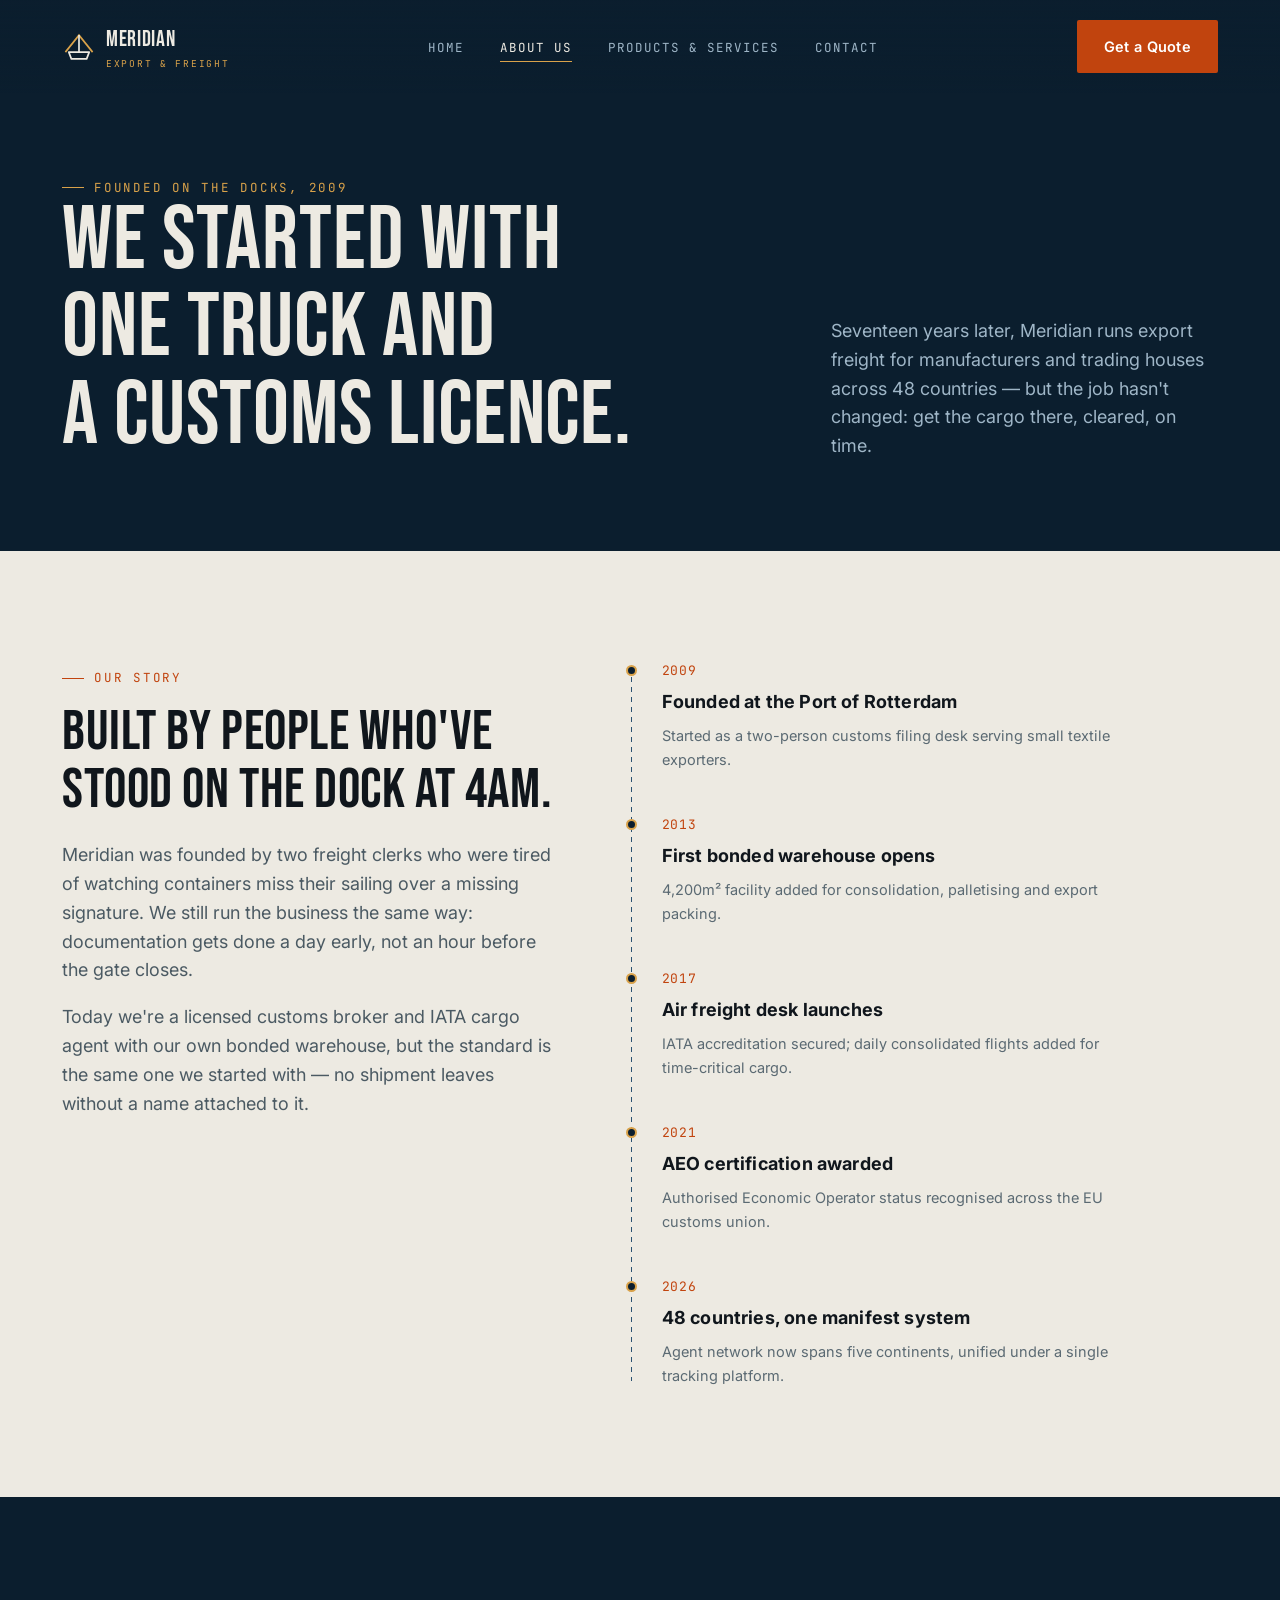
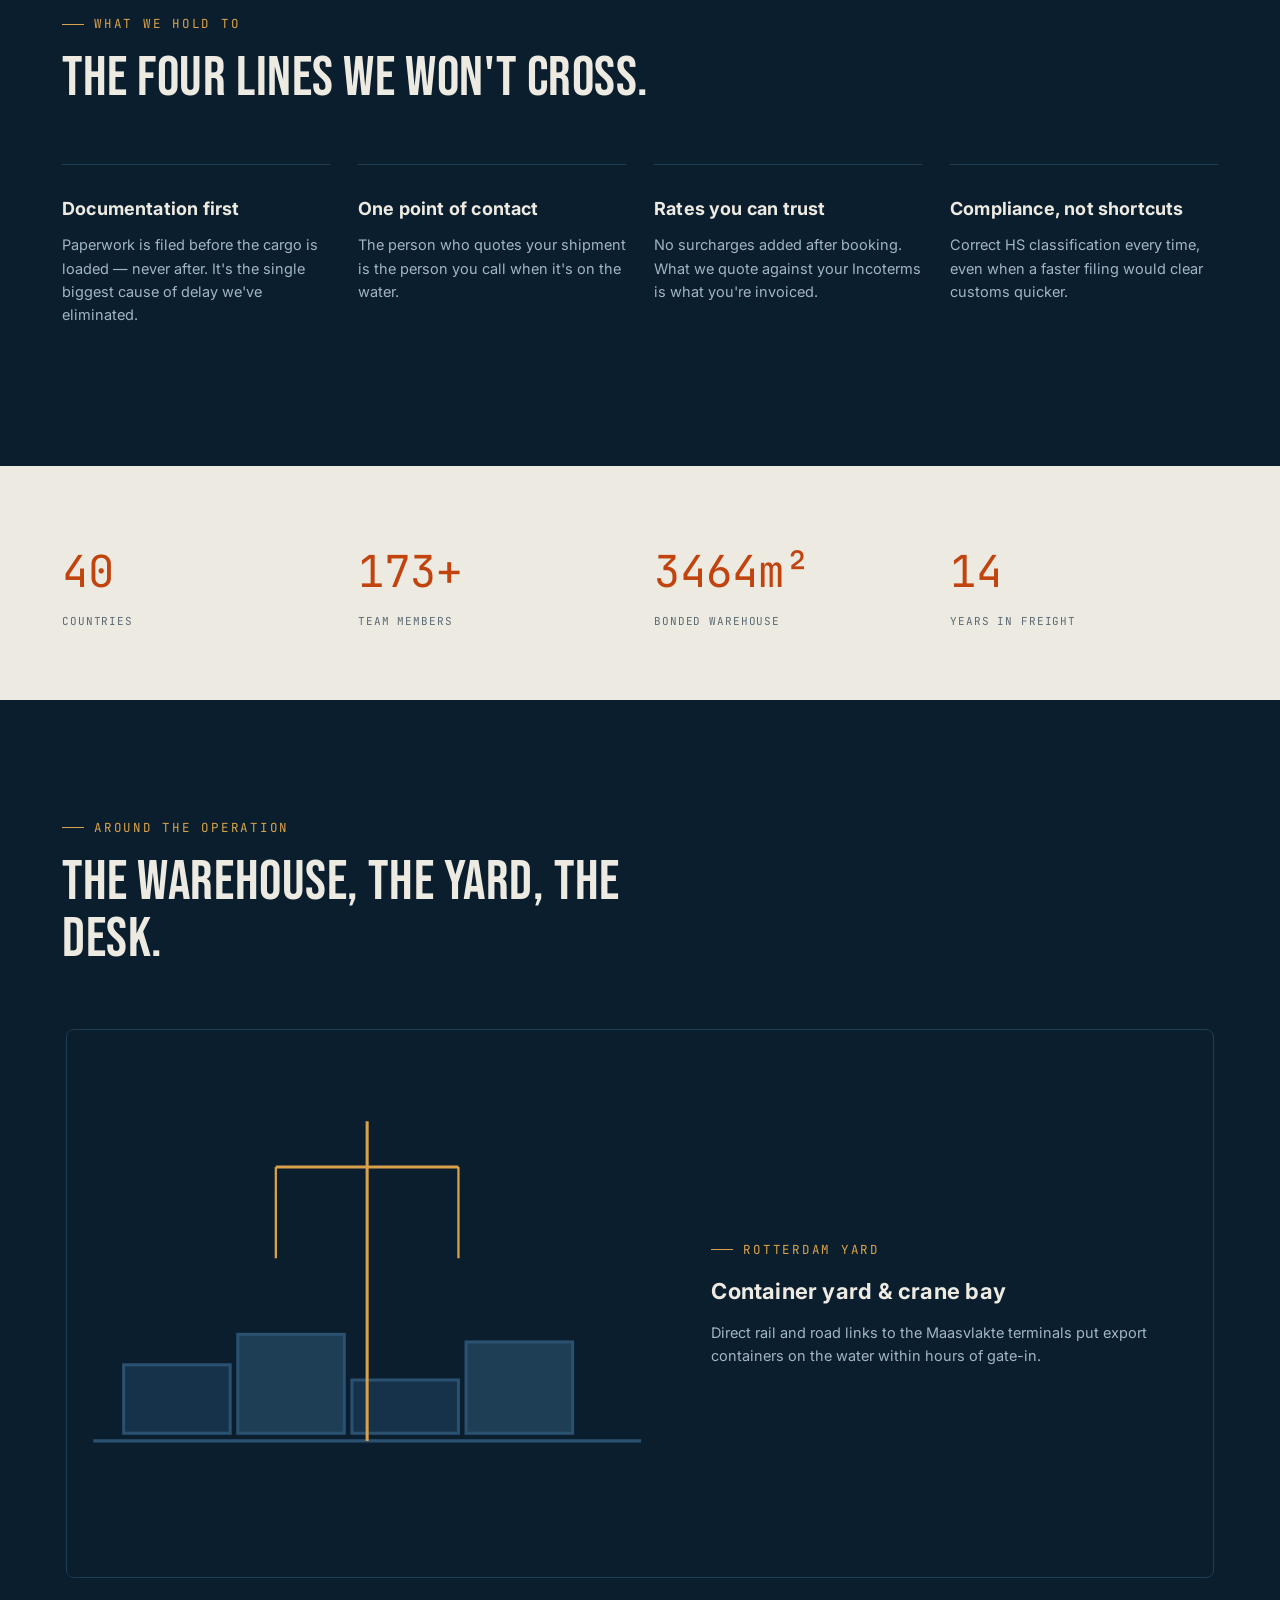
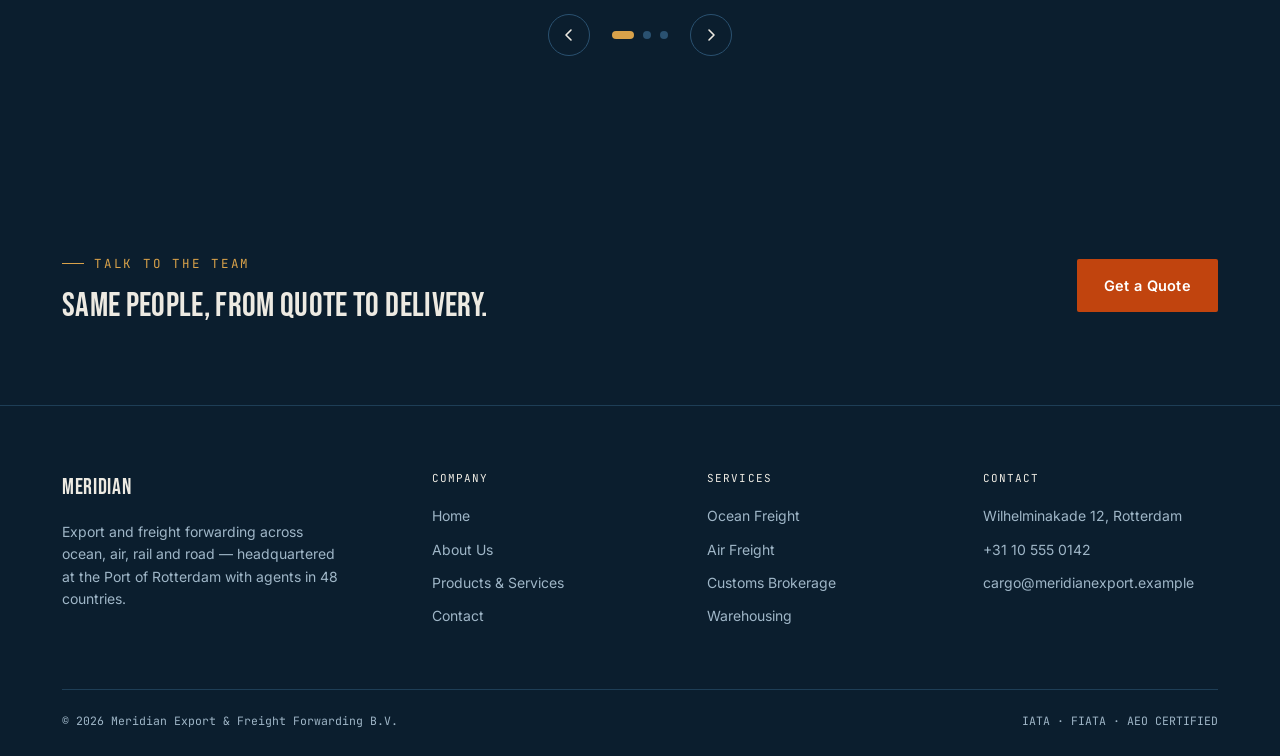
==== about.html @ 50a9e7a5 "first commit" ====
<!DOCTYPE html>
<html lang="en">
<head>
<meta charset="UTF-8">
<meta name="viewport" content="width=device-width, initial-scale=1.0">
<title>About Us — Meridian Export &amp; Freight Forwarding</title>
<meta name="description" content="Founded on the Rotterdam docks in 2009, Meridian now forwards export cargo to 48 countries. Read our story, values and voyage log.">
<link rel="preconnect" href="https://fonts.googleapis.com">
<link href="https://fonts.googleapis.com/css2?family=Bebas+Neue&family=Inter:wght@400;500;600;700&family=JetBrains+Mono:wght@400;500&display=swap" rel="stylesheet">
<link rel="stylesheet" href="styles/style.css">
</head>
<body>

<!-- ============ NAV ============ -->
<nav class="site-nav">
  <div class="wrap nav-inner">
    <a href="index.html" class="brand">
      <svg class="brand-mark" viewBox="0 0 40 40" fill="none" xmlns="http://www.w3.org/2000/svg">
        <path d="M4 26L20 6L36 26" stroke="#D9A24A" stroke-width="2"/>
        <path d="M8 26H32L29 34H11L8 26Z" stroke="#EDEAE2" stroke-width="2" stroke-linejoin="round"/>
        <line x1="20" y1="6" x2="20" y2="26" stroke="#EDEAE2" stroke-width="2"/>
      </svg>
      <span>
        <span class="brand-name">MERIDIAN</span>
        <span class="brand-tag">EXPORT &amp; FREIGHT</span>
      </span>
    </a>
    <ul class="nav-links">
      <li><a href="index.html">Home</a></li>
      <li><a href="about.html">About Us</a></li>
      <li><a href="products.html">Products &amp; Services</a></li>
      <li><a href="contact.html">Contact</a></li>
    </ul>
    <div class="nav-cta">
      <a href="products.html#quote" class="btn btn-primary">Get a Quote</a>
      <button class="nav-toggle" aria-label="Toggle menu"><span></span><span></span><span></span></button>
    </div>
  </div>
</nav>

<!-- ============ SUB HERO ============ -->
<header class="sub-hero">
  <div class="wrap sub-hero-grid">
    <div>
      <span class="eyebrow">Founded on the docks, 2009</span>
      <h1 class="h-xl">We started with<br>one truck and<br>a customs licence.</h1>
    </div>
    <p class="lede">Seventeen years later, Meridian runs export freight for manufacturers and trading houses across 48 countries — but the job hasn't changed: get the cargo there, cleared, on time.</p>
  </div>
</header>

<!-- ============ STORY + TIMELINE ============ -->
<section class="bg-light on-light">
  <div class="wrap" style="display:grid; grid-template-columns:1fr 1.2fr; gap:70px;">
    <div class="reveal">
      <span class="eyebrow">Our story</span>
      <h2 class="h-lg" style="margin:16px 0 22px;">Built by people who've stood on the dock at 4am.</h2>
      <p class="lede" style="margin-bottom:18px;">Meridian was founded by two freight clerks who were tired of watching containers miss their sailing over a missing signature. We still run the business the same way: documentation gets done a day early, not an hour before the gate closes.</p>
      <p class="lede">Today we're a licensed customs broker and IATA cargo agent with our own bonded warehouse, but the standard is the same one we started with — no shipment leaves without a name attached to it.</p>
    </div>
    <div class="timeline reveal">
      <div class="tl-item">
        <span class="tl-year">2009</span>
        <h3>Founded at the Port of Rotterdam</h3>
        <p>Started as a two-person customs filing desk serving small textile exporters.</p>
      </div>
      <div class="tl-item">
        <span class="tl-year">2013</span>
        <h3>First bonded warehouse opens</h3>
        <p>4,200m² facility added for consolidation, palletising and export packing.</p>
      </div>
      <div class="tl-item">
        <span class="tl-year">2017</span>
        <h3>Air freight desk launches</h3>
        <p>IATA accreditation secured; daily consolidated flights added for time-critical cargo.</p>
      </div>
      <div class="tl-item">
        <span class="tl-year">2021</span>
        <h3>AEO certification awarded</h3>
        <p>Authorised Economic Operator status recognised across the EU customs union.</p>
      </div>
      <div class="tl-item">
        <span class="tl-year">2026</span>
        <h3>48 countries, one manifest system</h3>
        <p>Agent network now spans five continents, unified under a single tracking platform.</p>
      </div>
    </div>
  </div>
</section>

<!-- ============ VALUES ============ -->
<section class="bg-navy on-navy">
  <div class="wrap">
    <div class="section-head reveal">
      <span class="eyebrow">What we hold to</span>
      <h2 class="h-lg">The four lines we won't cross.</h2>
    </div>
    <div class="reveal-stagger" style="display:grid; grid-template-columns:repeat(4,1fr); gap:28px;">
      <div class="value-card">
        <h3>Documentation first</h3>
        <p>Paperwork is filed before the cargo is loaded — never after. It's the single biggest cause of delay we've eliminated.</p>
      </div>
      <div class="value-card">
        <h3>One point of contact</h3>
        <p>The person who quotes your shipment is the person you call when it's on the water.</p>
      </div>
      <div class="value-card">
        <h3>Rates you can trust</h3>
        <p>No surcharges added after booking. What we quote against your Incoterms is what you're invoiced.</p>
      </div>
      <div class="value-card">
        <h3>Compliance, not shortcuts</h3>
        <p>Correct HS classification every time, even when a faster filing would clear customs quicker.</p>
      </div>
    </div>
  </div>
</section>

<!-- ============ STATS ============ -->
<section class="bg-light on-light" style="padding:70px 0;">
  <div class="wrap" style="display:grid; grid-template-columns:repeat(4,1fr); gap:28px;">
    <div class="stat-block reveal"><div class="num"><span data-count="48">0</span></div><div class="lab">Countries</div></div>
    <div class="stat-block reveal"><div class="num"><span data-count="210" data-suffix="+">0</span></div><div class="lab">Team members</div></div>
    <div class="stat-block reveal"><div class="num"><span data-count="4200" data-suffix="m²">0</span></div><div class="lab">Bonded warehouse</div></div>
    <div class="stat-block reveal"><div class="num"><span data-count="17">0</span></div><div class="lab">Years in freight</div></div>
  </div>
</section>

<!-- ============ FACILITIES SLIDER ============ -->
<section class="bg-navy on-navy">
  <div class="wrap">
    <div class="section-head reveal">
      <span class="eyebrow">Around the operation</span>
      <h2 class="h-lg">The warehouse, the yard, the desk.</h2>
    </div>

    <div class="slider" data-autoplay="true" data-interval="6500">
      <div class="slider-track-wrap">
        <div class="slider-track">

          <div class="slide">
            <div class="gal-card">
              <div class="gal-art">
                <svg viewBox="0 0 400 360" width="100%" height="100%" preserveAspectRatio="xMidYMid slice">
                  <rect width="400" height="360" fill="#0B1E2E"/>
                  <g stroke="#2A5170" stroke-width="2">
                    <rect x="40" y="220" width="70" height="45" fill="#16324A"/>
                    <rect x="115" y="200" width="70" height="65" fill="#1E3E56"/>
                    <rect x="190" y="230" width="70" height="35" fill="#16324A"/>
                    <rect x="265" y="205" width="70" height="60" fill="#1E3E56"/>
                  </g>
                  <line x1="20" y1="270" x2="380" y2="270" stroke="#2A5170" stroke-width="2"/>
                  <line x1="200" y1="270" x2="200" y2="60" stroke="#D9A24A" stroke-width="2"/>
                  <line x1="140" y1="90" x2="260" y2="90" stroke="#D9A24A" stroke-width="2"/>
                  <line x1="140" y1="90" x2="140" y2="150" stroke="#D9A24A" stroke-width="1.5"/>
                  <line x1="260" y1="90" x2="260" y2="150" stroke="#D9A24A" stroke-width="1.5"/>
                </svg>
              </div>
              <div class="gal-copy">
                <span class="eyebrow">Rotterdam yard</span>
                <h3>Container yard &amp; crane bay</h3>
                <p>Direct rail and road links to the Maasvlakte terminals put export containers on the water within hours of gate-in.</p>
              </div>
            </div>
          </div>

          <div class="slide">
            <div class="gal-card">
              <div class="gal-art">
                <svg viewBox="0 0 400 360" width="100%" height="100%" preserveAspectRatio="xMidYMid slice">
                  <rect width="400" height="360" fill="#0B1E2E"/>
                  <g fill="none" stroke="#2A5170" stroke-width="2">
                    <rect x="30" y="60" width="340" height="240" rx="4"/>
                    <line x1="30" y1="140" x2="370" y2="140"/>
                    <line x1="30" y1="220" x2="370" y2="220"/>
                    <line x1="115" y1="60" x2="115" y2="300"/>
                    <line x1="200" y1="60" x2="200" y2="300"/>
                    <line x1="285" y1="60" x2="285" y2="300"/>
                  </g>
                  <g fill="#D9A24A" opacity="0.85">
                    <rect x="45" y="75" width="55" height="50"/>
                    <rect x="215" y="75" width="55" height="50"/>
                    <rect x="130" y="155" width="55" height="50"/>
                    <rect x="300" y="235" width="55" height="50"/>
                  </g>
                </svg>
              </div>
              <div class="gal-copy">
                <span class="eyebrow">Bonded facility</span>
                <h3>4,200m² bonded warehouse</h3>
                <p>Palletising, export packaging and duty-suspended storage under continuous customs supervision.</p>
              </div>
            </div>
          </div>

          <div class="slide">
            <div class="gal-card">
              <div class="gal-art">
                <svg viewBox="0 0 400 360" width="100%" height="100%" preserveAspectRatio="xMidYMid slice">
                  <rect width="400" height="360" fill="#0B1E2E"/>
                  <circle cx="200" cy="180" r="120" fill="none" stroke="#2A5170" stroke-width="1.5" stroke-dasharray="4 8"/>
                  <circle cx="200" cy="180" r="80" fill="none" stroke="#2A5170" stroke-width="1.5" stroke-dasharray="4 8"/>
                  <circle cx="90" cy="130" r="4" fill="#D9A24A"/>
                  <circle cx="290" cy="110" r="4" fill="#D9A24A"/>
                  <circle cx="320" cy="230" r="4" fill="#D9A24A"/>
                  <circle cx="120" cy="260" r="4" fill="#D9A24A"/>
                  <path d="M90 130 L200 180 L290 110" stroke="#EDEAE2" stroke-width="1" opacity="0.5"/>
                  <path d="M200 180 L320 230" stroke="#EDEAE2" stroke-width="1" opacity="0.5"/>
                  <path d="M200 180 L120 260" stroke="#EDEAE2" stroke-width="1" opacity="0.5"/>
                  <circle cx="200" cy="180" r="6" fill="#EDEAE2"/>
                </svg>
              </div>
              <div class="gal-copy">
                <span class="eyebrow">Operations desk</span>
                <h3>Tracking &amp; documentation floor</h3>
                <p>Every active shipment is visible on one board — the same one your account manager reads from on the phone with you.</p>
              </div>
            </div>
          </div>

        </div>
      </div>
      <div class="slider-nav">
        <button class="slider-arrow prev" aria-label="Previous"><svg viewBox="0 0 16 16" fill="none"><path d="M10 3L5 8L10 13" stroke="currentColor" stroke-width="1.6" stroke-linecap="round" stroke-linejoin="round"/></svg></button>
        <div class="slider-dots"></div>
        <button class="slider-arrow next" aria-label="Next"><svg viewBox="0 0 16 16" fill="none"><path d="M6 3L11 8L6 13" stroke="currentColor" stroke-width="1.6" stroke-linecap="round" stroke-linejoin="round"/></svg></button>
      </div>
    </div>
  </div>
</section>

<!-- ============ CTA BAND ============ -->
<section class="cta-band">
  <div class="wrap cta-band-inner">
    <div>
      <span class="eyebrow">Talk to the team</span>
      <h2 class="h-md" style="margin-top:14px;">Same people, from quote to delivery.</h2>
    </div>
    <a href="products.html#quote" class="btn btn-primary">Get a Quote</a>
  </div>
</section>

<!-- ============ FOOTER ============ -->
<footer>
  <div class="wrap">
    <div class="footer-grid">
      <div class="footer-brand">
        <span class="brand-name" style="color:#EDEAE2;">MERIDIAN</span>
        <p>Export and freight forwarding across ocean, air, rail and road — headquartered at the Port of Rotterdam with agents in 48 countries.</p>
      </div>
      <div class="footer-col">
        <h4>Company</h4>
        <ul>
          <li><a href="index.html">Home</a></li>
          <li><a href="about.html">About Us</a></li>
          <li><a href="products.html">Products &amp; Services</a></li>
          <li><a href="contact.html">Contact</a></li>
        </ul>
      </div>
      <div class="footer-col">
        <h4>Services</h4>
        <ul>
          <li><a href="products.html">Ocean Freight</a></li>
          <li><a href="products.html">Air Freight</a></li>
          <li><a href="products.html">Customs Brokerage</a></li>
          <li><a href="products.html">Warehousing</a></li>
        </ul>
      </div>
      <div class="footer-col">
        <h4>Contact</h4>
        <ul>
          <li>Wilhelminakade 12, Rotterdam</li>
          <li>+31 10 555 0142</li>
          <li>cargo@meridianexport.example</li>
        </ul>
      </div>
    </div>
    <div class="footer-bottom">
      <span>© 2026 Meridian Export &amp; Freight Forwarding B.V.</span>
      <span>IATA · FIATA · AEO CERTIFIED</span>
    </div>
  </div>
</footer>

<script src="scripts/main.js"></script>
</body>
</html>
---- styles/style.css ----
/* ==========================================================================
   MERIDIAN — Export & Shipment site
   Design tokens
   ========================================================================== */
:root{
  /* colour */
  --navy:      #0B1E2E;   /* primary dark bg */
  --navy-2:    #0F2A3F;   /* secondary dark panel */
  --steel:     #1E3E56;   /* dark borders / card fills */
  --steel-2:   #2A5170;   /* lighter steel for hovers */
  --fog:       #EDEAE2;   /* light bg */
  --paper:     #F7F4EC;   /* lighter card on light bg */
  --ink:       #10161C;   /* dark text on light bg */
  --mist:      #9FB6C7;   /* muted text on dark */
  --brass:     #D9A24A;   /* primary accent */
  --brass-dim: #B5883E;
  --cargo:     #C1440E;   /* secondary accent / CTA */
  --cargo-2:   #E0521A;

  /* type */
  --f-display: 'Bebas Neue', 'Oswald', sans-serif;
  --f-body:    'Inter', -apple-system, BlinkMacSystemFont, sans-serif;
  --f-mono:    'JetBrains Mono', 'IBM Plex Mono', monospace;

  --container: 1220px;
  --radius: 6px;
  --ease: cubic-bezier(.22,.68,.36,1);
}

*,*::before,*::after{ box-sizing:border-box; }
html{ scroll-behavior:smooth; }
@media (prefers-reduced-motion: reduce){
  html{ scroll-behavior:auto; }
  *,*::before,*::after{ animation-duration:0.001ms !important; animation-iteration-count:1 !important; transition-duration:0.001ms !important; scroll-behavior:auto !important; }
}

body{
  margin:0;
  background:var(--fog);
  color:var(--ink);
  font-family:var(--f-body);
  font-size:16px;
  line-height:1.6;
  -webkit-font-smoothing:antialiased;
}

img{ max-width:100%; display:block; }
a{ color:inherit; text-decoration:none; }
ul{ margin:0; padding:0; list-style:none; }
button{ font-family:inherit; cursor:pointer; }
h1,h2,h3,h4{ margin:0; font-family:var(--f-display); font-weight:400; letter-spacing:.01em; }
p{ margin:0; }

.wrap{ max-width:var(--container); margin:0 auto; padding:0 32px; }

.eyebrow{
  display:inline-flex; align-items:center; gap:10px;
  font-family:var(--f-mono); font-size:12.5px; letter-spacing:.14em; text-transform:uppercase;
  color:var(--brass);
}
.eyebrow::before{
  content:""; width:22px; height:1px; background:var(--brass);
}
.on-light .eyebrow{ color:var(--cargo); }
.on-light .eyebrow::before{ background:var(--cargo); }

.h-xl{ font-size:clamp(48px,7vw,96px); line-height:.98; }
.h-lg{ font-size:clamp(34px,4.4vw,58px); line-height:1.02; }
.h-md{ font-size:clamp(26px,3vw,34px); line-height:1.08; }

.lede{ font-size:18px; color:var(--mist); max-width:52ch; }
.on-light .lede{ color:#4B5A63; }

/* buttons */
.btn{
  display:inline-flex; align-items:center; gap:10px;
  padding:14px 26px; border-radius:2px; font-weight:600; font-size:14.5px;
  letter-spacing:.02em; border:1px solid transparent; transition:transform .25s var(--ease), background .25s, border-color .25s, color .25s;
  white-space:nowrap;
}
.btn:active{ transform:translateY(1px); }
.btn-primary{ background:var(--cargo); color:#fff; }
.btn-primary:hover{ background:var(--cargo-2); transform:translateY(-2px); }
.btn-ghost{ background:transparent; color:var(--fog); border-color:rgba(237,234,226,.35); }
.btn-ghost:hover{ border-color:var(--brass); color:var(--brass); transform:translateY(-2px); }
.on-light .btn-ghost{ color:var(--ink); border-color:rgba(16,22,28,.25); }
.on-light .btn-ghost:hover{ border-color:var(--cargo); color:var(--cargo); }
.btn svg{ width:16px; height:16px; }

/* ==========================================================================
   NAV
   ========================================================================== */
.site-nav{
  position:fixed; top:0; left:0; right:0; z-index:100;
  padding:20px 0;
  background:linear-gradient(to bottom, rgba(11,30,46,.92), rgba(11,30,46,0));
  transition:background .35s var(--ease), padding .35s var(--ease), box-shadow .35s;
}
.site-nav.scrolled{
  background:rgba(11,30,46,.96);
  backdrop-filter:blur(8px);
  padding:13px 0;
  box-shadow:0 8px 24px rgba(0,0,0,.25);
  border-bottom:1px solid rgba(217,162,74,.15);
}
.nav-inner{ display:flex; align-items:center; justify-content:space-between; gap:24px; }
.brand{ display:flex; align-items:center; gap:10px; }
.brand-mark{ width:34px; height:34px; flex:none; }
.brand-name{ font-family:var(--f-display); font-size:22px; letter-spacing:.03em; color:var(--fog); }
.brand-tag{ display:block; font-family:var(--f-mono); font-size:9.5px; letter-spacing:.18em; color:var(--brass); margin-top:-2px; }

.nav-links{ display:flex; align-items:center; gap:36px; }
.nav-links a{
  font-family:var(--f-mono); font-size:12.5px; letter-spacing:.08em; text-transform:uppercase;
  color:var(--mist); position:relative; padding:6px 0;
}
.nav-links a::after{
  content:""; position:absolute; left:0; bottom:0; width:0; height:1px; background:var(--brass);
  transition:width .3s var(--ease);
}
.nav-links a:hover, .nav-links a.active{ color:var(--fog); }
.nav-links a:hover::after, .nav-links a.active::after{ width:100%; }

.nav-cta{ display:flex; align-items:center; gap:18px; }
.nav-toggle{
  display:none; flex-direction:column; gap:5px; background:none; border:0; padding:6px;
}
.nav-toggle span{ width:22px; height:2px; background:var(--fog); display:block; transition:.3s; }

@media (max-width: 880px){
  .nav-links{
    position:fixed; inset:0 0 0 auto; width:min(78vw,320px); height:100vh;
    background:var(--navy-2); flex-direction:column; align-items:flex-start; justify-content:center;
    gap:30px; padding:40px; transform:translateX(100%); transition:transform .4s var(--ease);
    border-left:1px solid var(--steel);
  }
  .nav-links.open{ transform:translateX(0); }
  .nav-links a{ font-size:15px; }
  .nav-toggle{ display:flex; }
  .nav-cta .btn-primary{ display:none; }
}

/* ==========================================================================
   HERO
   ========================================================================== */
.hero{
  position:relative; background:var(--navy); color:var(--fog);
  padding:168px 0 90px; overflow:hidden;
  background-image:
    radial-gradient(ellipse 900px 500px at 85% 8%, rgba(217,162,74,.10), transparent 60%),
    radial-gradient(ellipse 700px 500px at 5% 100%, rgba(42,81,112,.35), transparent 60%);
}
.hero-grid{ display:grid; grid-template-columns:1.1fr .9fr; gap:60px; align-items:center; }
.hero-copy .eyebrow{ margin-bottom:22px; }
.hero-copy h1{ margin-bottom:22px; }
.hero-copy h1 em{ font-style:normal; color:var(--brass); }
.hero-copy .lede{ margin-bottom:34px; }
.hero-actions{ display:flex; gap:16px; flex-wrap:wrap; }

.hero-visual{ position:relative; }
.route-card{
  background:rgba(15,42,63,.6); border:1px solid var(--steel);
  border-radius:8px; padding:26px 22px 20px; backdrop-filter:blur(4px);
}
.route-card-head{ display:flex; justify-content:space-between; align-items:baseline; margin-bottom:14px; font-family:var(--f-mono); }
.route-card-head .from-to{ font-size:13px; color:var(--fog); letter-spacing:.04em; }
.route-card-head .status{ font-size:10.5px; color:var(--brass); letter-spacing:.1em; text-transform:uppercase; }
.route-card-head .status::before{ content:"●"; margin-right:6px; font-size:8px; color:#5FBE7A; }

.route-svg{ width:100%; height:auto; display:block; }
.route-path{ fill:none; stroke:var(--steel-2); stroke-width:1.5; stroke-dasharray:5 6; }
.route-progress{ fill:none; stroke:var(--brass); stroke-width:1.5; stroke-dasharray:600; stroke-dashoffset:600; animation:draw 3.4s var(--ease) infinite; }
@keyframes draw{ 0%{ stroke-dashoffset:600; } 55%{ stroke-dashoffset:0; } 100%{ stroke-dashoffset:0; } }
.route-port{ fill:var(--fog); }
.route-port.origin{ fill:var(--brass); }
.route-pulse{ fill:none; stroke:var(--brass); stroke-width:1.5; opacity:0; transform-origin:center; animation:pulse 3.4s var(--ease) infinite; }
@keyframes pulse{ 0%,50%{ opacity:0; r:4; } 60%{ opacity:.9; } 100%{ opacity:0; r:15; } }
.route-ship{ animation:ship-move 3.4s var(--ease) infinite; }
@keyframes ship-move{ 0%{ offset-distance:0%; opacity:0; } 4%{ opacity:1; } 55%{ offset-distance:100%; opacity:1;} 60%{opacity:0;} 100%{ offset-distance:100%; opacity:0; } }

.route-meta{ display:flex; justify-content:space-between; margin-top:18px; font-family:var(--f-mono); font-size:11px; color:var(--mist); border-top:1px dashed var(--steel); padding-top:14px; }
.route-meta b{ color:var(--fog); font-weight:500; }

/* ticker */
.ticker-strip{
  background:var(--navy-2); border-top:1px solid var(--steel); border-bottom:1px solid var(--steel);
  padding:26px 0;
}
.ticker-grid{ display:grid; grid-template-columns:repeat(4,1fr); gap:20px; }
.ticker-item{ text-align:center; border-left:1px solid var(--steel); padding-left:20px; }
.ticker-item:first-child{ border-left:0; }
.ticker-num{ font-family:var(--f-mono); font-size:clamp(24px,3vw,34px); color:var(--brass); font-weight:500; }
.ticker-label{ font-family:var(--f-mono); font-size:10.5px; letter-spacing:.08em; text-transform:uppercase; color:var(--mist); margin-top:6px; }

/* ==========================================================================
   SECTION GENERICS
   ========================================================================== */
section{ padding:110px 0; }
.section-head{ max-width:640px; margin-bottom:56px; }
.section-head .eyebrow{ margin-bottom:16px; }
.section-head h2{ margin-bottom:16px; }

.divider-route{ width:100%; height:22px; display:block; margin:0 auto; opacity:.5; }
.divider-route path{ stroke:var(--steel-2); stroke-width:1; stroke-dasharray:3 7; fill:none; }
.divider-route circle{ fill:var(--brass); }

/* services / cards grid */
.card-grid{ display:grid; grid-template-columns:repeat(4,1fr); gap:22px; }
.service-card{
  background:var(--paper); border:1px solid #E2DCCB; border-radius:4px; padding:30px 24px;
  position:relative; overflow:hidden;
  transition:transform .4s var(--ease), box-shadow .4s var(--ease), border-color .4s;
}
.service-card::before{
  content:""; position:absolute; top:0; left:0; right:0; height:3px; background:var(--cargo);
  transform:scaleX(0); transform-origin:left; transition:transform .4s var(--ease);
}
.service-card:hover{ transform:translateY(-6px); box-shadow:0 20px 40px rgba(16,22,28,.10); border-color:transparent; }
.service-card:hover::before{ transform:scaleX(1); }
.service-icon{ width:40px; height:40px; margin-bottom:20px; color:var(--cargo); }
.service-icon svg{ width:100%; height:100%; }
.service-card h3{ font-family:var(--f-body); font-weight:700; font-size:17px; margin-bottom:10px; letter-spacing:0; }
.service-card p{ font-size:14.5px; color:#5B6A73; }
.service-tag{ font-family:var(--f-mono); font-size:10px; letter-spacing:.1em; text-transform:uppercase; color:var(--brass-dim); display:block; margin-top:16px; }

/* process steps */
.process{ display:grid; grid-template-columns:repeat(4,1fr); gap:0; position:relative; }
.process::before{
  content:""; position:absolute; top:28px; left:6%; right:6%; height:1px;
  background-image:linear-gradient(to right, var(--steel-2) 50%, transparent 0%);
  background-size:12px 1px; background-repeat:repeat-x;
}
.process-step{ position:relative; padding:0 18px; text-align:left; }
.process-num{
  width:56px; height:56px; border-radius:50%; background:var(--navy); color:var(--brass);
  font-family:var(--f-mono); font-size:16px; display:flex; align-items:center; justify-content:center;
  margin-bottom:22px; border:1px solid var(--steel-2); position:relative; z-index:1;
}
.process-step h3{ font-family:var(--f-body); font-weight:700; font-size:16px; margin-bottom:8px; }
.process-step p{ font-size:14px; color:#5B6A73; }
.on-navy .process-step h3{ color:var(--fog); }
.on-navy .process-step p{ color:var(--mist); }

/* testimonial / slider */
.slider{ position:relative; }
.slider-track-wrap{ overflow:hidden; }
.slider-track{ display:flex; transition:transform .6s var(--ease); }
.slide{ flex:0 0 100%; padding:4px; }
.slider-nav{ display:flex; align-items:center; justify-content:center; gap:22px; margin-top:32px; }
.slider-arrow{
  width:42px; height:42px; border-radius:50%; border:1px solid var(--steel-2); background:transparent;
  display:flex; align-items:center; justify-content:center; color:var(--fog); transition:.3s;
}
.on-light .slider-arrow{ color:var(--ink); border-color:#D8D2C2; }
.slider-arrow:hover{ background:var(--brass); border-color:var(--brass); color:var(--navy); }
.slider-arrow svg{ width:16px; height:16px; }
.slider-dots{ display:flex; gap:9px; }
.slider-dot{ width:8px; height:8px; border-radius:50%; background:var(--steel-2); border:0; padding:0; transition:.3s; }
.on-light .slider-dot{ background:#D8D2C2; }
.slider-dot.active{ background:var(--brass); width:22px; border-radius:5px; }

.testi-card{
  background:var(--navy-2); border:1px solid var(--steel); border-radius:8px; padding:44px;
  display:grid; grid-template-columns:auto 1fr; gap:32px; align-items:center;
}
.testi-mark{ font-family:var(--f-display); font-size:64px; color:var(--brass); line-height:1; opacity:.5; }
.testi-quote{ font-size:19px; color:var(--fog); line-height:1.55; margin-bottom:20px; max-width:60ch; }
.testi-who{ font-family:var(--f-mono); font-size:12px; color:var(--mist); letter-spacing:.04em; }
.testi-who b{ color:var(--brass); font-weight:500; }

/* gallery slider (about) */
.gal-card{
  background:var(--navy); border-radius:8px; overflow:hidden; border:1px solid var(--steel);
  display:grid; grid-template-columns:1.1fr 1fr; min-height:360px;
}
.gal-art{ position:relative; background:linear-gradient(160deg,#0F2A3F,#0B1E2E); }
.gal-copy{ padding:44px; display:flex; flex-direction:column; justify-content:center; }
.gal-copy .eyebrow{ margin-bottom:14px; }
.gal-copy h3{ font-family:var(--f-body); font-weight:700; font-size:22px; color:var(--fog); margin-bottom:12px; }
.gal-copy p{ color:var(--mist); font-size:14.5px; }

/* CTA band */
.cta-band{
  background:var(--navy); color:var(--fog); padding:80px 0; position:relative; overflow:hidden;
}
.cta-band-inner{ display:flex; align-items:center; justify-content:space-between; gap:40px; flex-wrap:wrap; }
.cta-band h2{ max-width:600px; }

/* footer */
footer{ background:var(--navy); border-top:1px solid var(--steel); color:var(--mist); padding:64px 0 26px; }
.footer-grid{ display:grid; grid-template-columns:1.4fr 1fr 1fr 1fr; gap:40px; margin-bottom:50px; }
.footer-brand p{ font-size:14px; margin-top:16px; max-width:32ch; color:var(--mist); }
.footer-col h4{ font-family:var(--f-mono); font-size:11px; letter-spacing:.1em; text-transform:uppercase; color:var(--fog); margin-bottom:18px; }
.footer-col li{ margin-bottom:11px; font-size:14px; }
.footer-col a:hover{ color:var(--brass); }
.footer-bottom{ display:flex; justify-content:space-between; align-items:center; border-top:1px solid var(--steel); padding-top:22px; font-family:var(--f-mono); font-size:11.5px; flex-wrap:wrap; gap:12px; }

/* reveal-on-scroll */
.reveal{ opacity:0; transform:translateY(28px); transition:opacity .8s var(--ease), transform .8s var(--ease); }
.reveal.in{ opacity:1; transform:translateY(0); }
.reveal-stagger > *{ transition-delay:calc(var(--i,0) * 90ms); }

/* utility sections bg */
.bg-light{ background:var(--fog); }
.bg-paper{ background:var(--paper); }
.bg-navy{ background:var(--navy); color:var(--fog); }

/* page sub-hero (about / products) */
.sub-hero{
  background:var(--navy); color:var(--fog); padding:170px 0 90px; position:relative; overflow:hidden;
}
.sub-hero-grid{ display:grid; grid-template-columns:1.3fr .7fr; gap:50px; align-items:end; }

/* stats strip generic */
.stat-block{ text-align:left; }
.stat-block .num{ font-family:var(--f-mono); font-size:clamp(30px,4vw,44px); color:var(--cargo); }
.on-navy .stat-block .num{ color:var(--brass); }
.stat-block .lab{ font-family:var(--f-mono); font-size:11px; letter-spacing:.08em; text-transform:uppercase; color:#5B6A73; margin-top:6px; }
.on-navy .stat-block .lab{ color:var(--mist); }

/* timeline (about) */
.timeline{ position:relative; padding-left:36px; }
.timeline::before{ content:""; position:absolute; left:5px; top:6px; bottom:6px; width:1px; background-image:linear-gradient(var(--steel-2) 50%, transparent 0%); background-size:1px 10px; }
.tl-item{ position:relative; padding-bottom:44px; }
.tl-item:last-child{ padding-bottom:0; }
.tl-item::before{ content:""; position:absolute; left:-36px; top:4px; width:11px; height:11px; border-radius:50%; background:var(--navy); border:2px solid var(--brass); }
.tl-year{ font-family:var(--f-mono); font-size:13px; color:var(--brass); letter-spacing:.06em; margin-bottom:6px; display:block; }
.on-light .tl-year{ color:var(--cargo); }
.tl-item h3{ font-family:var(--f-body); font-weight:700; font-size:18px; margin-bottom:8px; }
.tl-item p{ font-size:14.5px; color:#5B6A73; max-width:52ch; }
.on-navy .tl-item p{ color:var(--mist); }
.on-navy .tl-item h3{ color:var(--fog); }
.on-navy .timeline::before{ background-image:linear-gradient(var(--steel-2) 50%, transparent 0%); }
.on-navy .tl-item::before{ background:var(--navy-2); }

/* values grid */
.value-card{ padding:30px 0; border-top:1px solid #DCD5C4; }
.on-navy .value-card{ border-top:1px solid var(--steel); }
.value-card h3{ font-family:var(--f-body); font-weight:700; font-size:18px; margin-bottom:10px; }
.value-card p{ font-size:14.5px; color:#5B6A73; max-width:60ch; }
.on-navy .value-card p{ color:var(--mist); }

/* comparison table (products) */
.compare-table{ width:100%; border-collapse:collapse; font-size:14.5px; }
.compare-table th, .compare-table td{ text-align:left; padding:18px 16px; border-bottom:1px solid #DCD5C4; }
.compare-table th{ font-family:var(--f-mono); font-size:11px; letter-spacing:.08em; text-transform:uppercase; color:#5B6A73; font-weight:500; }
.compare-table td:first-child{ font-weight:700; }
.compare-table tr:hover td{ background:rgba(193,68,14,.04); }
.on-navy .compare-table th{ color:var(--mist); }
.on-navy .compare-table td{ border-color:var(--steel); }
.on-navy .compare-table tr:hover td{ background:rgba(217,162,74,.06); }
.mode-icon{ display:inline-flex; align-items:center; gap:10px; }
.mode-icon svg{ width:20px; height:20px; color:var(--cargo); }

/* accordion (products) */
.accordion-item{ border-bottom:1px solid #DCD5C4; }
.accordion-btn{
  width:100%; display:flex; align-items:center; justify-content:space-between; gap:20px;
  background:none; border:0; padding:26px 4px; text-align:left; color:var(--ink);
}
.accordion-btn .aq-left{ display:flex; align-items:baseline; gap:18px; }
.accordion-btn .aq-num{ font-family:var(--f-mono); color:var(--cargo); font-size:13px; }
.accordion-btn h3{ font-family:var(--f-body); font-weight:700; font-size:17px; }
.accordion-plus{ width:20px; height:20px; position:relative; flex:none; }
.accordion-plus::before, .accordion-plus::after{ content:""; position:absolute; background:var(--ink); transition:transform .35s var(--ease); }
.accordion-plus::before{ width:100%; height:1.5px; top:50%; left:0; transform:translateY(-50%); }
.accordion-plus::after{ width:1.5px; height:100%; left:50%; top:0; transform:translateX(-50%); }
.accordion-item.open .accordion-plus::after{ transform:translateX(-50%) rotate(90deg); opacity:0; }
.accordion-body{ max-height:0; overflow:hidden; transition:max-height .45s var(--ease); }
.accordion-body-in{ padding:0 4px 28px; font-size:14.5px; color:#5B6A73; max-width:70ch; }

/* quote form */
.quote-panel{ background:var(--navy-2); border:1px solid var(--steel); border-radius:10px; padding:44px; }
.form-grid{ display:grid; grid-template-columns:1fr 1fr; gap:20px; }
.field{ display:flex; flex-direction:column; gap:8px; }
.field.full{ grid-column:1 / -1; }
.field label{ font-family:var(--f-mono); font-size:11px; letter-spacing:.08em; text-transform:uppercase; color:var(--mist); }
.field input, .field select, .field textarea{
  background:var(--navy); border:1px solid var(--steel); color:var(--fog); padding:13px 14px;
  border-radius:3px; font-family:var(--f-body); font-size:14.5px; outline:none; transition:border-color .3s;
}
.field input:focus, .field select:focus, .field textarea:focus{ border-color:var(--brass); }
.field textarea{ resize:vertical; min-height:90px; }
.form-note{ font-size:12px; color:var(--mist); margin-top:16px; }
.form-success{ display:none; align-items:center; gap:12px; background:rgba(95,190,122,.1); border:1px solid #5FBE7A; color:#8fe0ab; padding:16px 18px; border-radius:4px; font-size:14px; margin-top:20px; }
.form-success.show{ display:flex; }

/* focus visibility */
a:focus-visible, button:focus-visible, input:focus-visible, textarea:focus-visible, select:focus-visible{
  outline:2px solid var(--brass); outline-offset:3px;
}

/* ==========================================================================
   RESPONSIVE
   ========================================================================== */
@media (max-width: 1020px){
  .hero-grid, .sub-hero-grid{ grid-template-columns:1fr; }
  .hero-visual{ order:-1; max-width:480px; }
  .card-grid{ grid-template-columns:repeat(2,1fr); }
  .process{ grid-template-columns:repeat(2,1fr); row-gap:40px; }
  .process::before{ display:none; }
  .footer-grid{ grid-template-columns:1fr 1fr; }
  .gal-card{ grid-template-columns:1fr; }
  .gal-art{ min-height:200px; }
  .form-grid{ grid-template-columns:1fr; }
}
@media (max-width: 680px){
  .wrap{ padding:0 20px; }
  section{ padding:76px 0; }
  .card-grid{ grid-template-columns:1fr; }
  .ticker-grid{ grid-template-columns:repeat(2,1fr); row-gap:20px; }
  .ticker-item:nth-child(3){ border-left:0; }
  .testi-card{ grid-template-columns:1fr; padding:30px; text-align:left; }
  .footer-grid{ grid-template-columns:1fr; gap:34px; }
  .footer-bottom{ flex-direction:column; align-items:flex-start; }
  .cta-band-inner{ flex-direction:column; align-items:flex-start; }
  .compare-table{ font-size:13px; }
  .compare-table th, .compare-table td{ padding:12px 10px; }
}
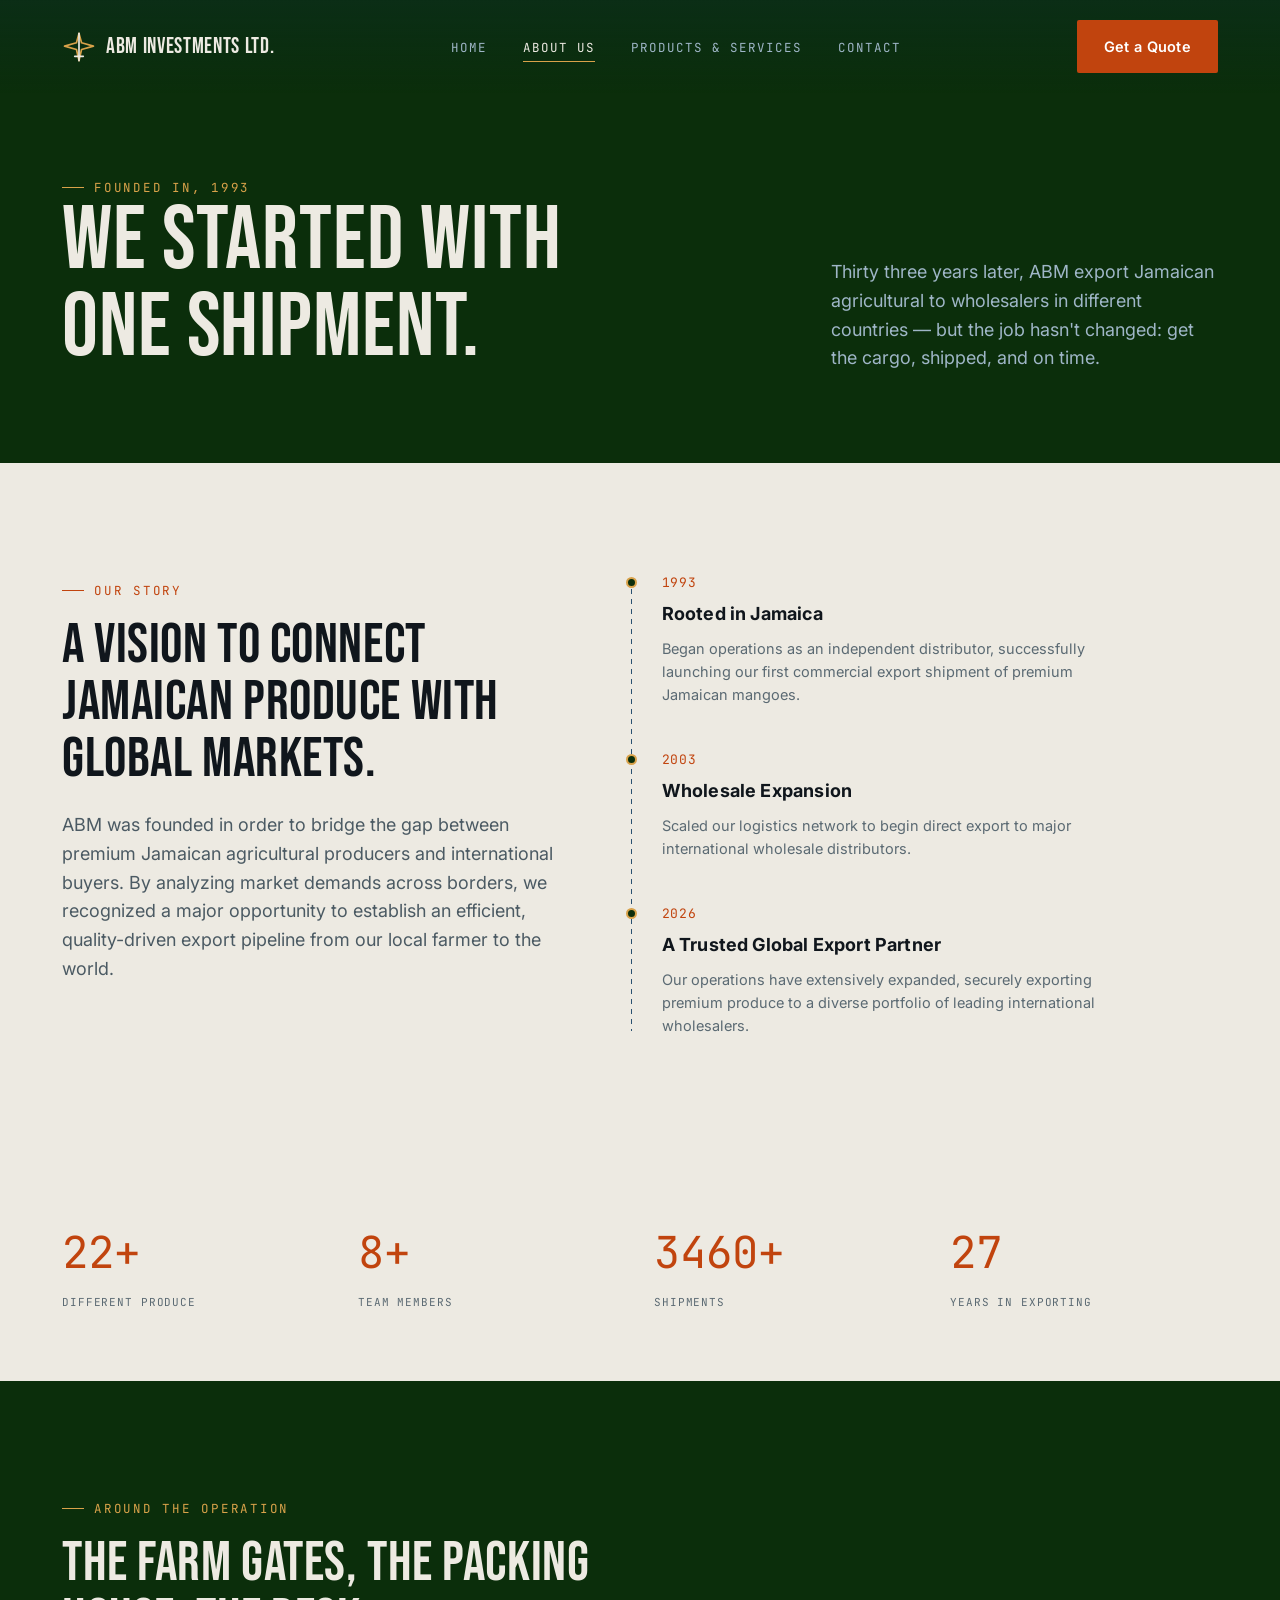
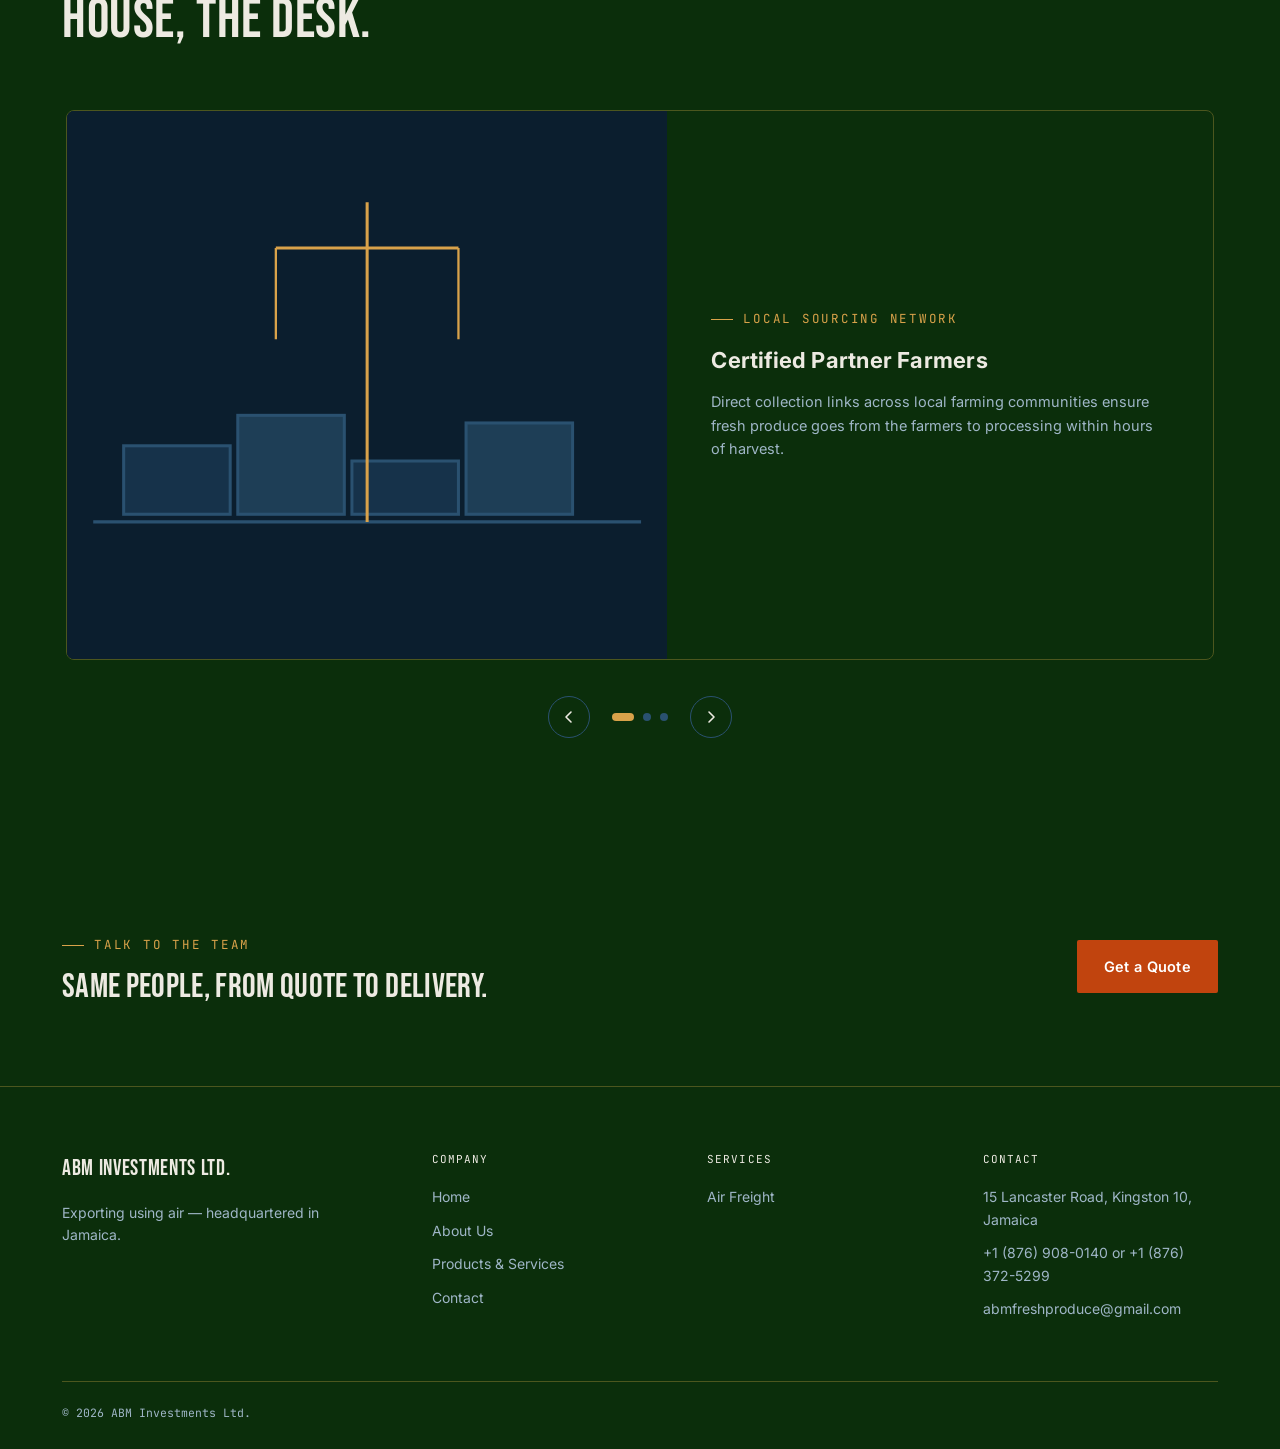
==== commit ca955c2d: "Removed all information regarding sea and rail services on all pages. Added product catelogue, added" ====
--- a/about.html
+++ b/about.html
@@ -3,8 +3,8 @@
 <head>
 <meta charset="UTF-8">
 <meta name="viewport" content="width=device-width, initial-scale=1.0">
-<title>About Us — Meridian Export &amp; Freight Forwarding</title>
-<meta name="description" content="Founded on the Rotterdam docks in 2009, Meridian now forwards export cargo to 48 countries. Read our story, values and voyage log.">
+<title>About Us — ABM Investments Ltd.</title>
+<meta name="description" content="Founded on the Rotterdam docks in 2009, ABM Investments Ltd., now forwards export cargo to 48 countries. Read our story, values and voyage log.">
 <link rel="preconnect" href="https://fonts.googleapis.com">
 <link href="https://fonts.googleapis.com/css2?family=Bebas+Neue&family=Inter:wght@400;500;600;700&family=JetBrains+Mono:wght@400;500&display=swap" rel="stylesheet">
 <link rel="stylesheet" href="styles/style.css">
@@ -16,13 +16,12 @@
   <div class="wrap nav-inner">
     <a href="index.html" class="brand">
       <svg class="brand-mark" viewBox="0 0 40 40" fill="none" xmlns="http://www.w3.org/2000/svg">
-        <path d="M4 26L20 6L36 26" stroke="#D9A24A" stroke-width="2"/>
-        <path d="M8 26H32L29 34H11L8 26Z" stroke="#EDEAE2" stroke-width="2" stroke-linejoin="round"/>
-        <line x1="20" y1="6" x2="20" y2="26" stroke="#EDEAE2" stroke-width="2"/>
+        <path d="M20 4L23 15L37 19L23 23L20 36L17 23L3 19L17 15L20 4Z" stroke="#D9A24A" stroke-width="2" stroke-linejoin="round" fill="none"/>
+        <line x1="20" y1="4" x2="20" y2="36" stroke="#EDEAE2" stroke-width="2" stroke-linecap="round"/>
+        <path d="M15 31H25" stroke="#EDEAE2" stroke-width="2" stroke-linecap="round"/>
       </svg>
       <span>
-        <span class="brand-name">MERIDIAN</span>
-        <span class="brand-tag">EXPORT &amp; FREIGHT</span>
+        <span class="brand-name">ABM Investments Ltd.</span>
       </span>
     </a>
     <ul class="nav-links">
@@ -42,54 +41,80 @@
 <header class="sub-hero">
   <div class="wrap sub-hero-grid">
     <div>
-      <span class="eyebrow">Founded on the docks, 2009</span>
-      <h1 class="h-xl">We started with<br>one truck and<br>a customs licence.</h1>
-    </div>
-    <p class="lede">Seventeen years later, Meridian runs export freight for manufacturers and trading houses across 48 countries — but the job hasn't changed: get the cargo there, cleared, on time.</p>
+      <span class="eyebrow">Founded in, 1993</span>
+      <h1 class="h-xl">We started with<br>one shipment.</h1>
+    </div>
+    <p class="lede">Thirty three years later, ABM export Jamaican agricultural to wholesalers in different countries — but the job hasn't changed: get the cargo, shipped, and on time.</p>
   </div>
 </header>
 
 <!-- ============ STORY + TIMELINE ============ -->
+<!-- <section class="bg-light on-light">
+  <div class="wrap" style="display:grid; grid-template-columns:1fr 1.2fr; gap:70px;">
+    <div class="reveal">
+      <span class="eyebrow">Our story</span>
+      <h2 class="h-lg" style="margin:16px 0 22px;">Built by a gentleman who had a vision.</h2>
+      <p class="lede" style="margin-bottom:18px;">This company was founded by one gentleman who had a dream of owning his own business, who looked at the market condition in two countries and saw the oppurtunity to make a connection.</p>
+    </div>
+    <div class="timeline reveal">
+      <div class="tl-item">
+        <span class="tl-year">1993</span>
+        <h3>Founded in Jamaica</h3>
+        <p>Started as a self distributor with a shipment of Mangoes.</p>
+      </div>
+      <div class="tl-item">
+        <span class="tl-year">2003</span>
+        <h3>First export to major Wholesaler</h3>
+        <p>Started to export to wholesaler distributor.</p>
+      </div>
+      <div class="tl-item">
+        <span class="tl-year">2026</span>
+        <h3>Several Wholesalers later</h3>
+        <p>Operation expanded now exporting to serveral Wholersalers.</p>
+      </div>
+      <div class="tl-item">
+        <span class="tl-year">2021</span>
+        <h3>AEO certification awarded</h3>
+        <p>Authorised Economic Operator status recognised across the EU customs union.</p>
+      </div>
+      <div class="tl-item">
+        <span class="tl-year">2026</span>
+        <h3>48 countries, one manifest system</h3>
+        <p>Agent network now spans five continents, unified under a single tracking platform.</p>
+      </div>
+    </div>
+  </div>
+</section> -->
+
 <section class="bg-light on-light">
   <div class="wrap" style="display:grid; grid-template-columns:1fr 1.2fr; gap:70px;">
     <div class="reveal">
-      <span class="eyebrow">Our story</span>
-      <h2 class="h-lg" style="margin:16px 0 22px;">Built by people who've stood on the dock at 4am.</h2>
-      <p class="lede" style="margin-bottom:18px;">Meridian was founded by two freight clerks who were tired of watching containers miss their sailing over a missing signature. We still run the business the same way: documentation gets done a day early, not an hour before the gate closes.</p>
-      <p class="lede">Today we're a licensed customs broker and IATA cargo agent with our own bonded warehouse, but the standard is the same one we started with — no shipment leaves without a name attached to it.</p>
+      <span class="eyebrow">Our Story</span>
+      <h2 class="h-lg" style="margin:16px 0 22px;">A vision to connect Jamaican produce with global markets.</h2>
+      <p class="lede" style="margin-bottom:18px;">ABM was founded in order to bridge the gap between premium Jamaican agricultural producers and international buyers. By analyzing market demands across borders, we recognized a major opportunity to establish an efficient, quality-driven export pipeline from our local farmer to the world.</p>
     </div>
     <div class="timeline reveal">
       <div class="tl-item">
-        <span class="tl-year">2009</span>
-        <h3>Founded at the Port of Rotterdam</h3>
-        <p>Started as a two-person customs filing desk serving small textile exporters.</p>
-      </div>
-      <div class="tl-item">
-        <span class="tl-year">2013</span>
-        <h3>First bonded warehouse opens</h3>
-        <p>4,200m² facility added for consolidation, palletising and export packing.</p>
-      </div>
-      <div class="tl-item">
-        <span class="tl-year">2017</span>
-        <h3>Air freight desk launches</h3>
-        <p>IATA accreditation secured; daily consolidated flights added for time-critical cargo.</p>
-      </div>
-      <div class="tl-item">
-        <span class="tl-year">2021</span>
-        <h3>AEO certification awarded</h3>
-        <p>Authorised Economic Operator status recognised across the EU customs union.</p>
+        <span class="tl-year">1993</span>
+        <h3>Rooted in Jamaica</h3>
+        <p>Began operations as an independent distributor, successfully launching our first commercial export shipment of premium Jamaican mangoes.</p>
+      </div>
+      <div class="tl-item">
+        <span class="tl-year">2003</span>
+        <h3>Wholesale Expansion</h3>
+        <p>Scaled our logistics network to begin direct export to major international wholesale distributors.</p>
       </div>
       <div class="tl-item">
         <span class="tl-year">2026</span>
-        <h3>48 countries, one manifest system</h3>
-        <p>Agent network now spans five continents, unified under a single tracking platform.</p>
+        <h3>A Trusted Global Export Partner</h3>
+        <p>Our operations have extensively expanded, securely exporting premium produce to a diverse portfolio of leading international wholesalers.</p>
       </div>
     </div>
   </div>
 </section>
 
 <!-- ============ VALUES ============ -->
-<section class="bg-navy on-navy">
+<!-- <section class="bg-navy on-navy">
   <div class="wrap">
     <div class="section-head reveal">
       <span class="eyebrow">What we hold to</span>
@@ -114,20 +139,20 @@
       </div>
     </div>
   </div>
-</section>
+</section> -->
 
 <!-- ============ STATS ============ -->
 <section class="bg-light on-light" style="padding:70px 0;">
   <div class="wrap" style="display:grid; grid-template-columns:repeat(4,1fr); gap:28px;">
-    <div class="stat-block reveal"><div class="num"><span data-count="48">0</span></div><div class="lab">Countries</div></div>
-    <div class="stat-block reveal"><div class="num"><span data-count="210" data-suffix="+">0</span></div><div class="lab">Team members</div></div>
-    <div class="stat-block reveal"><div class="num"><span data-count="4200" data-suffix="m²">0</span></div><div class="lab">Bonded warehouse</div></div>
-    <div class="stat-block reveal"><div class="num"><span data-count="17">0</span></div><div class="lab">Years in freight</div></div>
+    <div class="stat-block reveal"><div class="num"><span data-count="27" data-suffix="+">0</span></div><div class="lab">Different Produce</div></div>
+    <div class="stat-block reveal"><div class="num"><span data-count="10" data-suffix="+">0</span></div><div class="lab">Team members</div></div>
+    <div class="stat-block reveal"><div class="num"><span data-count="4200" data-suffix="+">0</span></div><div class="lab">Shipments</div></div>
+    <div class="stat-block reveal"><div class="num"><span data-count="33">0</span></div><div class="lab">Years in Exporting</div></div>
   </div>
 </section>
 
 <!-- ============ FACILITIES SLIDER ============ -->
-<section class="bg-navy on-navy">
+<!-- <section class="bg-navy on-navy">
   <div class="wrap">
     <div class="section-head reveal">
       <span class="eyebrow">Around the operation</span>
@@ -227,6 +252,111 @@
       </div>
     </div>
   </div>
+</section> -->
+
+<section class="bg-navy on-navy">
+  <div class="wrap">
+    <div class="section-head reveal">
+      <span class="eyebrow">Around the operation</span>
+      <h2 class="h-lg">The farm gates, the packing house, the desk.</h2>
+    </div>
+
+    <div class="slider" data-autoplay="true" data-interval="6500">
+      <div class="slider-track-wrap">
+        <div class="slider-track">
+
+          <!-- Slide 1: Sourcing & Farms Network -->
+          <div class="slide">
+            <div class="gal-card">
+              <div class="gal-art">
+                <svg viewBox="0 0 400 360" width="100%" height="100%" preserveAspectRatio="xMidYMid slice">
+                  <rect width="400" height="360" fill="#0B1E2E"/>
+                  <g stroke="#2A5170" stroke-width="2">
+                    <rect x="40" y="220" width="70" height="45" fill="#16324A"/>
+                    <rect x="115" y="200" width="70" height="65" fill="#1E3E56"/>
+                    <rect x="190" y="230" width="70" height="35" fill="#16324A"/>
+                    <rect x="265" y="205" width="70" height="60" fill="#1E3E56"/>
+                  </g>
+                  <line x1="20" y1="270" x2="380" y2="270" stroke="#2A5170" stroke-width="2"/>
+                  <line x1="200" y1="270" x2="200" y2="60" stroke="#D9A24A" stroke-width="2"/>
+                  <line x1="140" y1="90" x2="260" y2="90" stroke="#D9A24A" stroke-width="2"/>
+                  <line x1="140" y1="90" x2="140" y2="150" stroke="#D9A24A" stroke-width="1.5"/>
+                  <line x1="260" y1="90" x2="260" y2="150" stroke="#D9A24A" stroke-width="1.5"/>
+                </svg>
+              </div>
+              <div class="gal-copy">
+                <span class="eyebrow">Local Sourcing Network</span>
+                <h3>Certified Partner Farmers</h3>
+                <p>Direct collection links across local farming communities ensure fresh produce goes from the farmers to processing within hours of harvest.</p>
+              </div>
+            </div>
+          </div>
+
+          <!-- Slide 2: Facility & Cold Chain Prep -->
+          <div class="slide">
+            <div class="gal-card">
+              <div class="gal-art">
+                <svg viewBox="0 0 400 360" width="100%" height="100%" preserveAspectRatio="xMidYMid slice">
+                  <rect width="400" height="360" fill="#0B1E2E"/>
+                  <g fill="none" stroke="#2A5170" stroke-width="2">
+                    <rect x="30" y="60" width="340" height="240" rx="4"/>
+                    <line x1="30" y1="140" x2="370" y2="140"/>
+                    <line x1="30" y1="220" x2="370" y2="220"/>
+                    <line x1="115" y1="60" x2="115" y2="300"/>
+                    <line x1="200" y1="60" x2="200" y2="300"/>
+                    <line x1="285" y1="60" x2="285" y2="300"/>
+                  </g>
+                  <g fill="#D9A24A" opacity="0.85">
+                    <rect x="45" y="75" width="55" height="50"/>
+                    <rect x="215" y="75" width="55" height="50"/>
+                    <rect x="130" y="155" width="55" height="50"/>
+                    <rect x="300" y="235" width="55" height="50"/>
+                  </g>
+                </svg>
+              </div>
+              <div class="gal-copy">
+                <span class="eyebrow">Export Packing House</span>
+                <h3>Processing Facility</h3>
+                <p>Sorting, washing, selecting, and packaging conducted under continuous climate control to maintain product shelf-life.</p>
+              </div>
+            </div>
+          </div>
+
+          <!-- Slide 3: Compliance & Logistics Desk -->
+          <div class="slide">
+            <div class="gal-card">
+              <div class="gal-art">
+                <svg viewBox="0 0 400 360" width="100%" height="100%" preserveAspectRatio="xMidYMid slice">
+                  <rect width="400" height="360" fill="#0B1E2E"/>
+                  <circle cx="200" cy="180" r="120" fill="none" stroke="#2A5170" stroke-width="1.5" stroke-dasharray="4 8"/>
+                  <circle cx="200" cy="180" r="80" fill="none" stroke="#2A5170" stroke-width="1.5" stroke-dasharray="4 8"/>
+                  <circle cx="90" cy="130" r="4" fill="#D9A24A"/>
+                  <circle cx="290" cy="110" r="4" fill="#D9A24A"/>
+                  <circle cx="320" cy="230" r="4" fill="#D9A24A"/>
+                  <circle cx="120" cy="260" r="4" fill="#D9A24A"/>
+                  <path d="M90 130 L200 180 L290 110" stroke="#EDEAE2" stroke-width="1" opacity="0.5"/>
+                  <path d="M200 180 L320 230" stroke="#EDEAE2" stroke-width="1" opacity="0.5"/>
+                  <path d="M200 180 L120 260" stroke="#EDEAE2" stroke-width="1" opacity="0.5"/>
+                  <circle cx="200" cy="180" r="6" fill="#EDEAE2"/>
+                </svg>
+              </div>
+              <div class="gal-copy">
+                <span class="eyebrow">Export Desk</span>
+                <h3>Compliance &amp; Clearance</h3>
+                <p>Every order is tracked through local agricultural boards, phytosanitary inspection filings, and customs terminals so air transport handovers proceed seamlessly.</p>
+              </div>
+            </div>
+          </div>
+
+        </div>
+      </div>
+      <div class="slider-nav">
+        <button class="slider-arrow prev" aria-label="Previous"><svg viewBox="0 0 16 16" fill="none"><path d="M10 3L5 8L10 13" stroke="currentColor" stroke-width="1.6" stroke-linecap="round" stroke-linejoin="round"/></svg></button>
+        <div class="slider-dots"></div>
+        <button class="slider-arrow next" aria-label="Next"><svg viewBox="0 0 16 16" fill="none"><path d="M6 3L11 8L6 13" stroke="currentColor" stroke-width="1.6" stroke-linecap="round" stroke-linejoin="round"/></svg></button>
+      </div>
+    </div>
+  </div>
 </section>
 
 <!-- ============ CTA BAND ============ -->
@@ -245,8 +375,8 @@
   <div class="wrap">
     <div class="footer-grid">
       <div class="footer-brand">
-        <span class="brand-name" style="color:#EDEAE2;">MERIDIAN</span>
-        <p>Export and freight forwarding across ocean, air, rail and road — headquartered at the Port of Rotterdam with agents in 48 countries.</p>
+        <span class="brand-name" style="color:#EDEAE2;">ABM Investments Ltd.</span>
+        <p>Exporting using air — headquartered in Jamaica.</p>
       </div>
       <div class="footer-col">
         <h4>Company</h4>
@@ -260,24 +390,24 @@
       <div class="footer-col">
         <h4>Services</h4>
         <ul>
-          <li><a href="products.html">Ocean Freight</a></li>
+          <!-- <li><a href="products.html">Ocean Freight</a></li> -->
           <li><a href="products.html">Air Freight</a></li>
-          <li><a href="products.html">Customs Brokerage</a></li>
-          <li><a href="products.html">Warehousing</a></li>
+          <!-- <li><a href="products.html">Customs Brokerage</a></li> -->
+          <!-- <li><a href="products.html">Warehousing</a></li> -->
         </ul>
       </div>
       <div class="footer-col">
         <h4>Contact</h4>
         <ul>
-          <li>Wilhelminakade 12, Rotterdam</li>
-          <li>+31 10 555 0142</li>
-          <li>cargo@meridianexport.example</li>
+          <li>15 Lancaster Road, Kingston 10, Jamaica</li>
+          <li>+1 (876) 908-0140 or +1 (876) 372-5299 </li>
+          <li>abmfreshproduce@gmail.com</li>
         </ul>
       </div>
     </div>
     <div class="footer-bottom">
-      <span>© 2026 Meridian Export &amp; Freight Forwarding B.V.</span>
-      <span>IATA · FIATA · AEO CERTIFIED</span>
+      <span>© 2026 ABM Investments Ltd.</span>
+      <!-- <span>IATA · FIATA · AEO CERTIFIED</span> -->
     </div>
   </div>
 </footer>
--- a/styles/style.css
+++ b/styles/style.css
@@ -1,12 +1,12 @@
 /* ==========================================================================
-   MERIDIAN — Export & Shipment site
+   ABM Investments — Export & Shipment site
    Design tokens
    ========================================================================== */
 :root{
   /* colour */
-  --navy:      #0B1E2E;   /* primary dark bg */
-  --navy-2:    #0F2A3F;   /* secondary dark panel */
-  --steel:     #1E3E56;   /* dark borders / card fills */
+  --navy:      #0b2e0b;   /* primary dark bg */
+  --navy-2:    #0f3f1b;   /* secondary dark panel */
+  --steel:     #4c561e;   /* dark borders / card fills */
   --steel-2:   #2A5170;   /* lighter steel for hovers */
   --fog:       #EDEAE2;   /* light bg */
   --paper:     #F7F4EC;   /* lighter card on light bg */
@@ -93,11 +93,11 @@
 .site-nav{
   position:fixed; top:0; left:0; right:0; z-index:100;
   padding:20px 0;
-  background:linear-gradient(to bottom, rgba(11,30,46,.92), rgba(11,30,46,0));
+  background:linear-gradient(to bottom, rgba(11, 46, 23, 0.92), rgba(11, 46, 21, 0));
   transition:background .35s var(--ease), padding .35s var(--ease), box-shadow .35s;
 }
 .site-nav.scrolled{
-  background:rgba(11,30,46,.96);
+  background:rgba(11, 46, 20, 0.96);
   backdrop-filter:blur(8px);
   padding:13px 0;
   box-shadow:0 8px 24px rgba(0,0,0,.25);
@@ -340,6 +340,115 @@
 .value-card p{ font-size:14.5px; color:#5B6A73; max-width:60ch; }
 .on-navy .value-card p{ color:var(--mist); }
 
+/* ============ EXPORT CATALOG SYSTEM LOGIC ============ */
+
+/* 1. Sets up the main grid layout rows neatly */
+#export-catalog-gallery .catalog-grid {
+  display: grid;
+  grid-template-columns: repeat(auto-fit, minmax(280px, 1fr));
+  gap: 24px;
+  align-items: start;
+  margin-bottom: 48px;
+}
+
+/* 2. Controls individual card surfaces & interactions */
+#export-catalog-gallery .gallery-card {
+  background: #ffffff;
+  border: 1px solid var(--steel, #e2e8f0);
+  border-radius: 8px;
+  padding: 20px;
+  display: flex;
+  flex-direction: column;
+  height: auto;
+  box-sizing: border-box;
+  transition: transform 0.3s ease, box-shadow 0.3s ease;
+}
+
+#export-catalog-gallery .gallery-card:hover {
+  transform: translateY(-6px);
+  box-shadow: 0 12px 20px rgba(15, 116, 28, 0.06);
+}
+
+/* 3. Locks image box proportions cleanly */
+#export-catalog-gallery .image-wrapper {
+  position: relative;
+  width: 100%;
+  height: 180px;
+  background-color: #dbeafe !important; /* Soft blue placeholder background */
+  border-radius: 6px;
+  overflow: hidden;
+  display: flex;
+  align-items: center;
+  justify-content: center;
+}
+
+/* 4. Controls live images and hover zoom animation */
+#export-catalog-gallery .image-wrapper img {
+  width: 100%;
+  height: 100%;
+  object-fit: cover;
+  display: block;
+  transition: transform 0.4s ease;
+}
+
+#export-catalog-gallery .gallery-card:hover .image-wrapper img {
+  transform: scale(1.05);
+}
+
+/* 5. Keeps backup text hidden unless script.js flags an error */
+#export-catalog-gallery .image-wrapper .image-placeholder {
+  display: none !important; /* Keep this active so it stays invisible when photos load */
+  width: 100%;
+  height: 100%;
+  position: absolute; /* Centers it inside the container */
+  top: 0;
+  left: 0;
+  align-items: center;
+  justify-content: center;
+  font-size: 0.9rem;
+  color: #1e40af;
+  font-style: italic;
+  padding: 12px;
+  text-align: center;
+  box-sizing: border-box;
+  background-color: #dbeafe; /* Ensures the blue background appears only behind text */
+  z-index: 2; /* Sits cleanly above a broken image icon */
+}
+
+
+/* 6. Typography adjustments inside the cards */
+#export-catalog-gallery .gallery-card .card-title {
+  font-size: 1.1rem;
+  font-weight: bold;
+  margin-top: 16px;
+  margin-bottom: 6px;
+  text-transform: uppercase;
+  color: #1e293b;
+  line-height: 1.2;
+}
+
+#export-catalog-gallery .gallery-card .card-description {
+  font-size: 0.9rem;
+  line-height: 1.4;
+  color: #475569;
+  margin: 0;
+  padding: 0;
+}
+
+/* 7. Special dimensions for custom sourcing layout box */
+#export-catalog-gallery .custom-sourcing-card {
+  min-height: 290px;
+  display: flex;
+  flex-direction: column;
+  justify-content: space-between;
+  background: #0f172a;
+  color: #fff;
+  border-radius: 8px;
+  padding: 24px;
+  box-sizing: border-box;
+}
+
+
 /* comparison table (products) */
 .compare-table{ width:100%; border-collapse:collapse; font-size:14.5px; }
 .compare-table th, .compare-table td{ text-align:left; padding:18px 16px; border-bottom:1px solid #DCD5C4; }
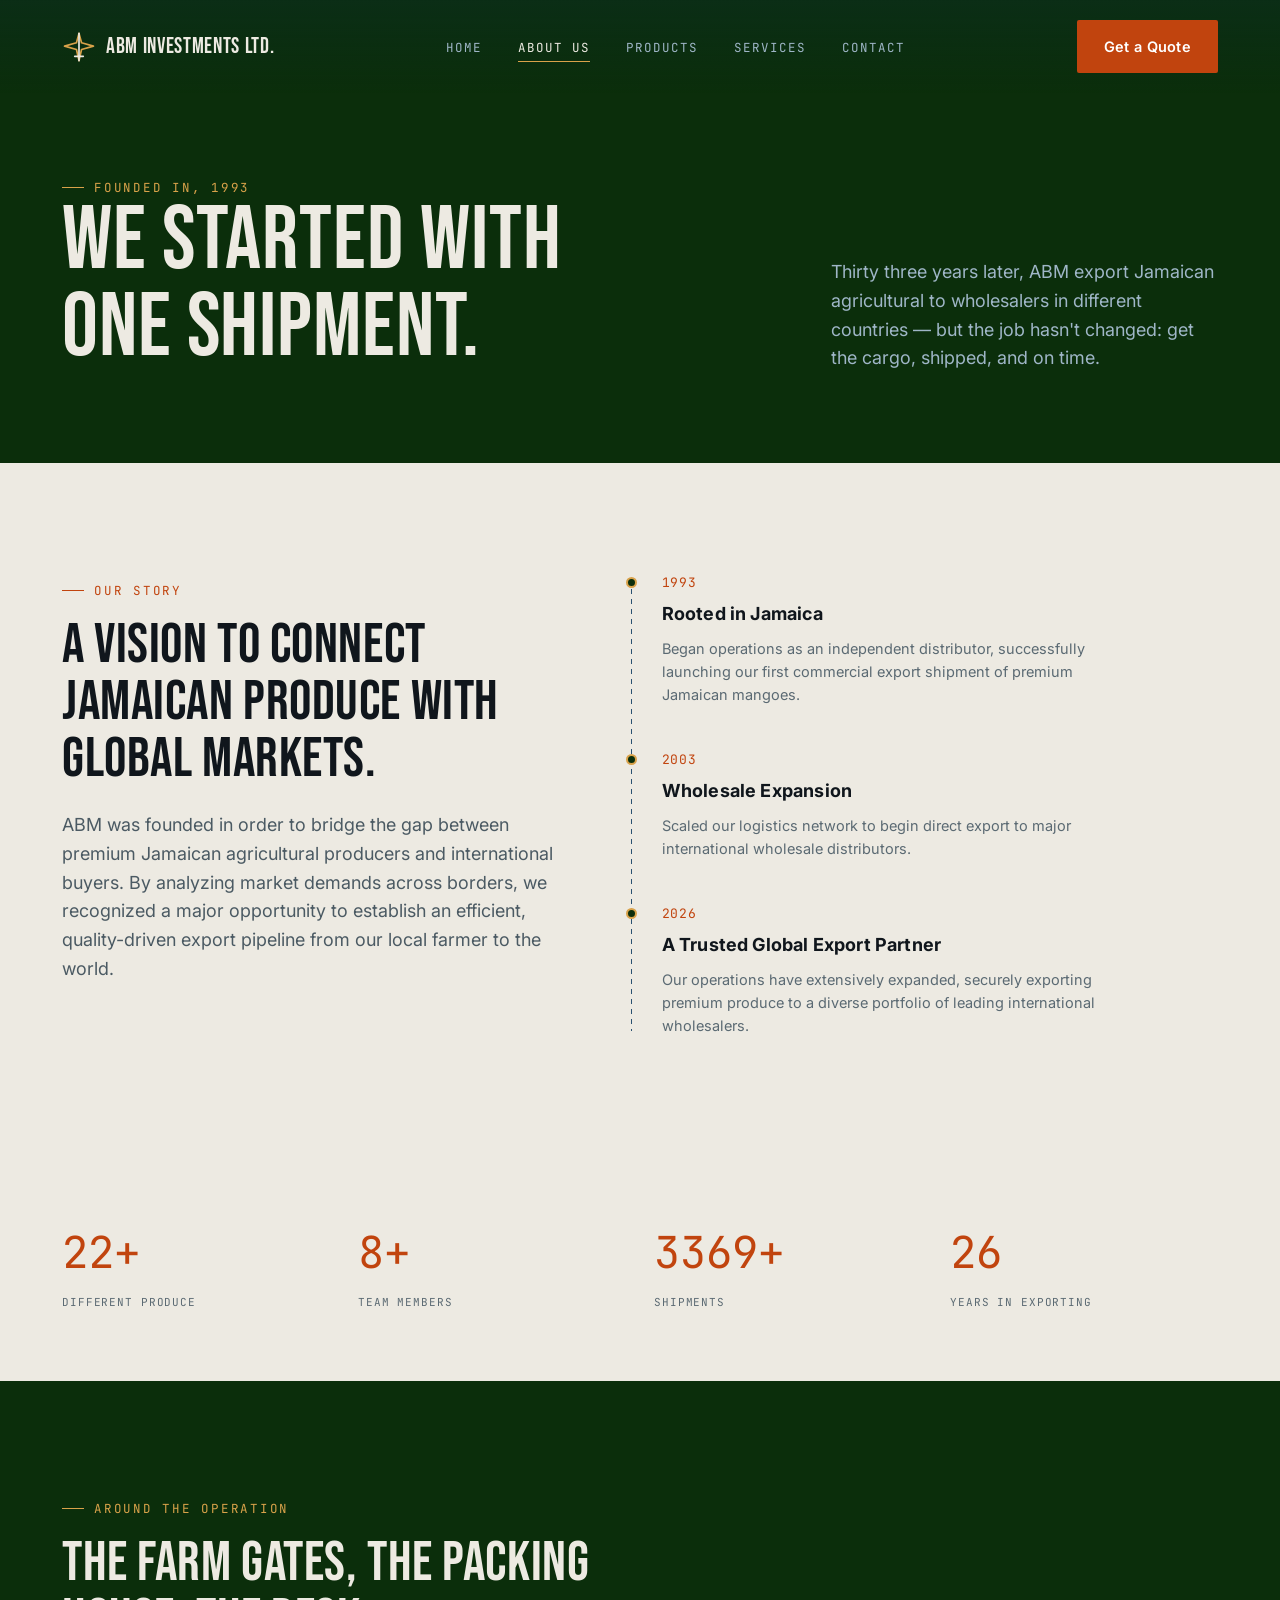
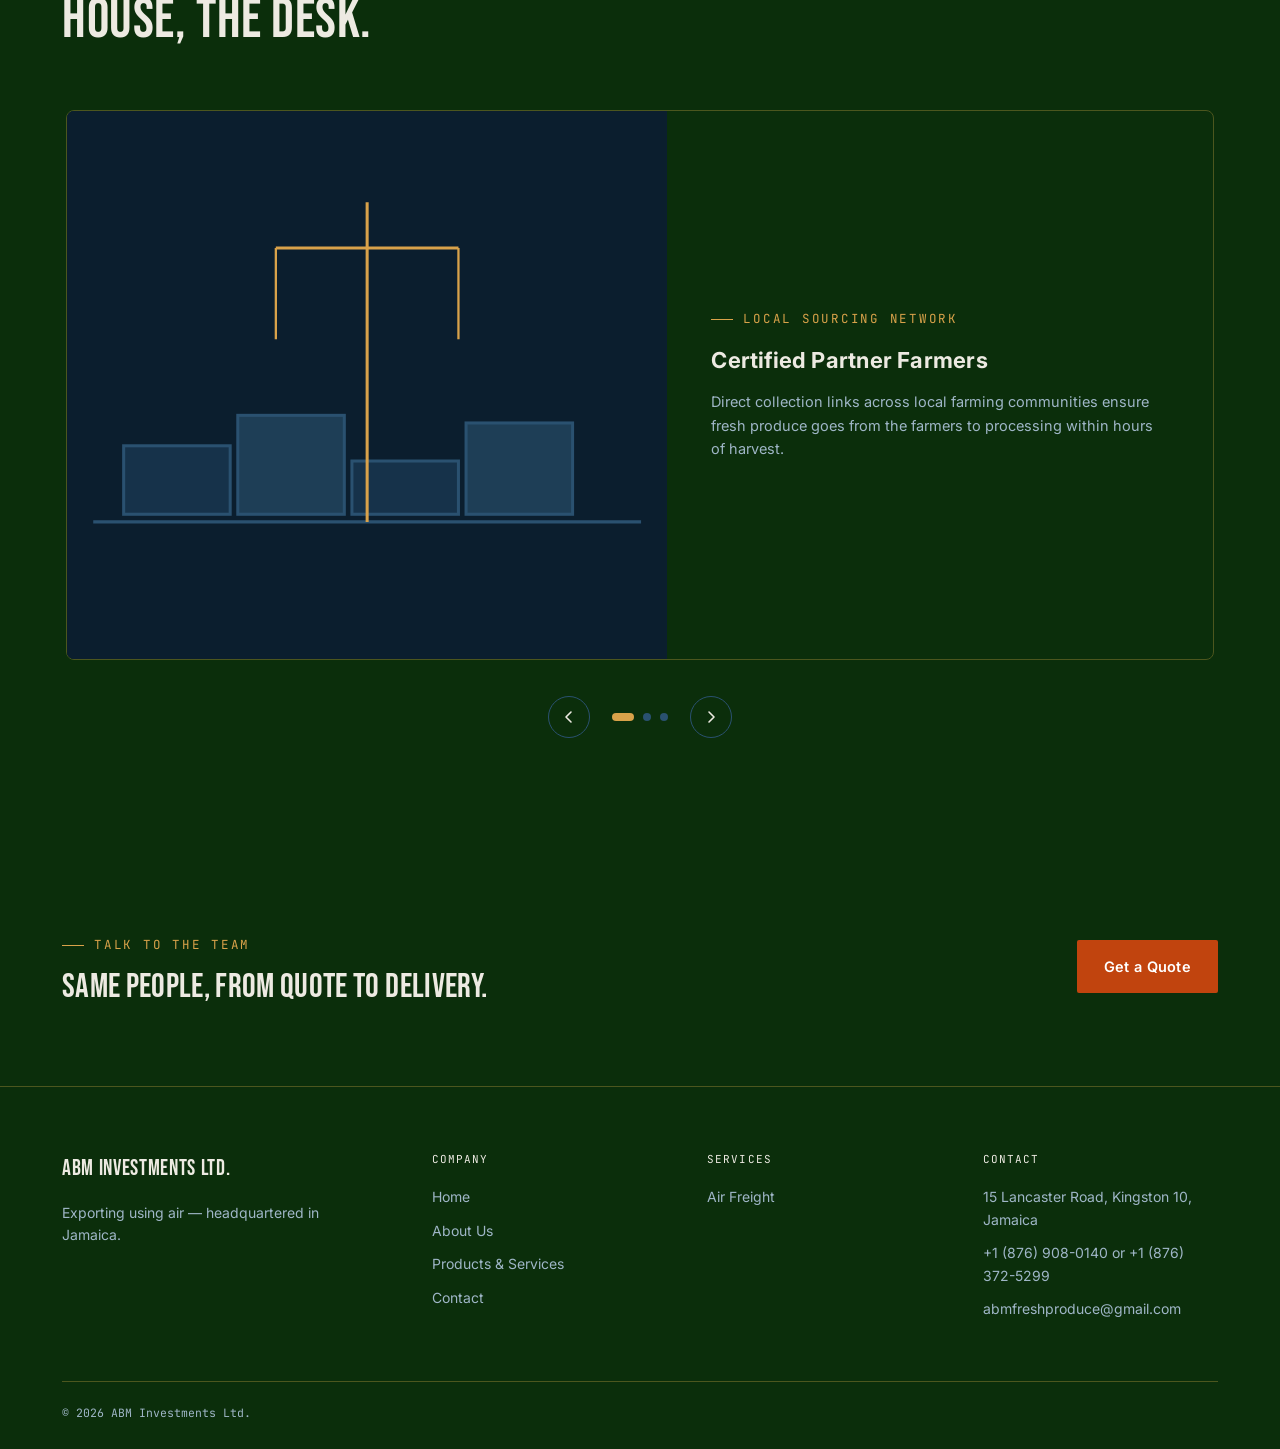
==== commit 9507b9a4: "Add images, created product page, created inventory page to render images dynamically and updated sl" ====
--- a/about.html
+++ b/about.html
@@ -27,7 +27,8 @@
     <ul class="nav-links">
       <li><a href="index.html">Home</a></li>
       <li><a href="about.html">About Us</a></li>
-      <li><a href="products.html">Products &amp; Services</a></li>
+      <li><a href="products.html">Products</a></li>
+      <li><a href="services.html">Services</a></li>
       <li><a href="contact.html">Contact</a></li>
     </ul>
     <div class="nav-cta">
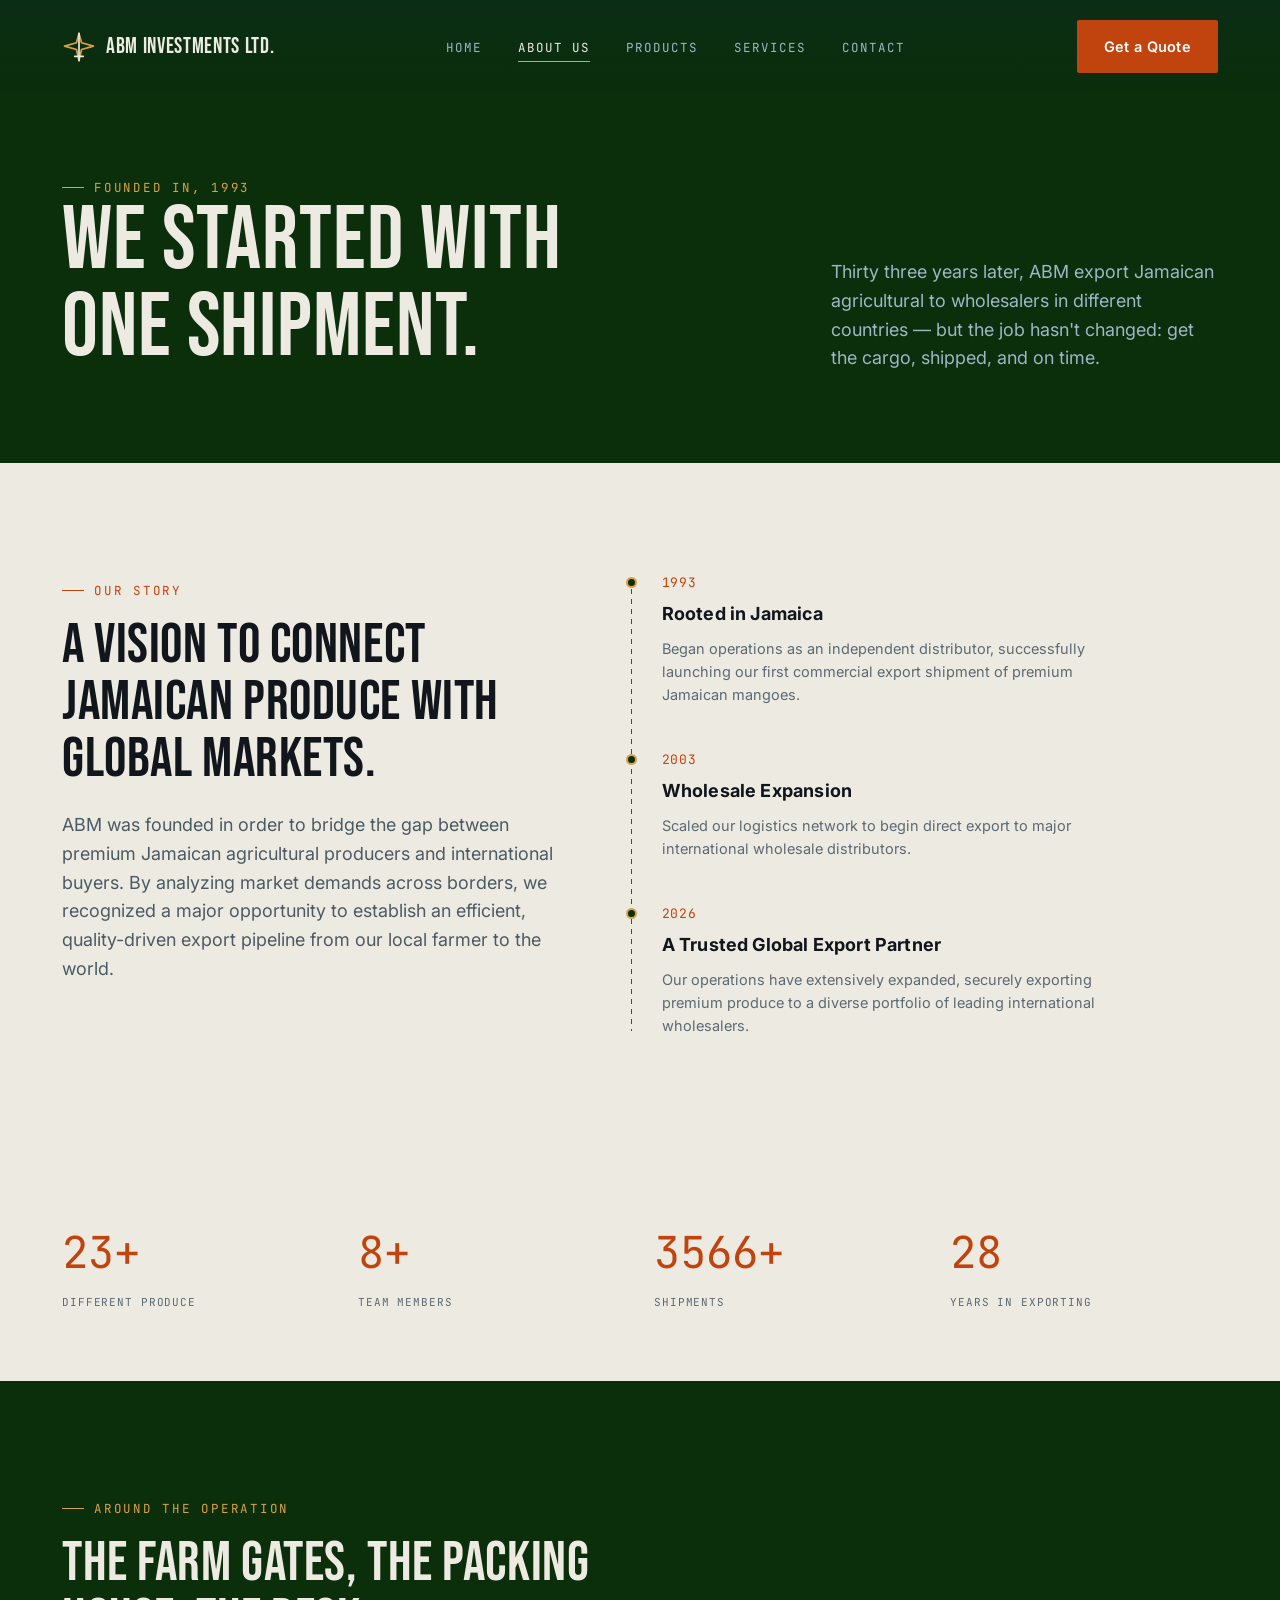
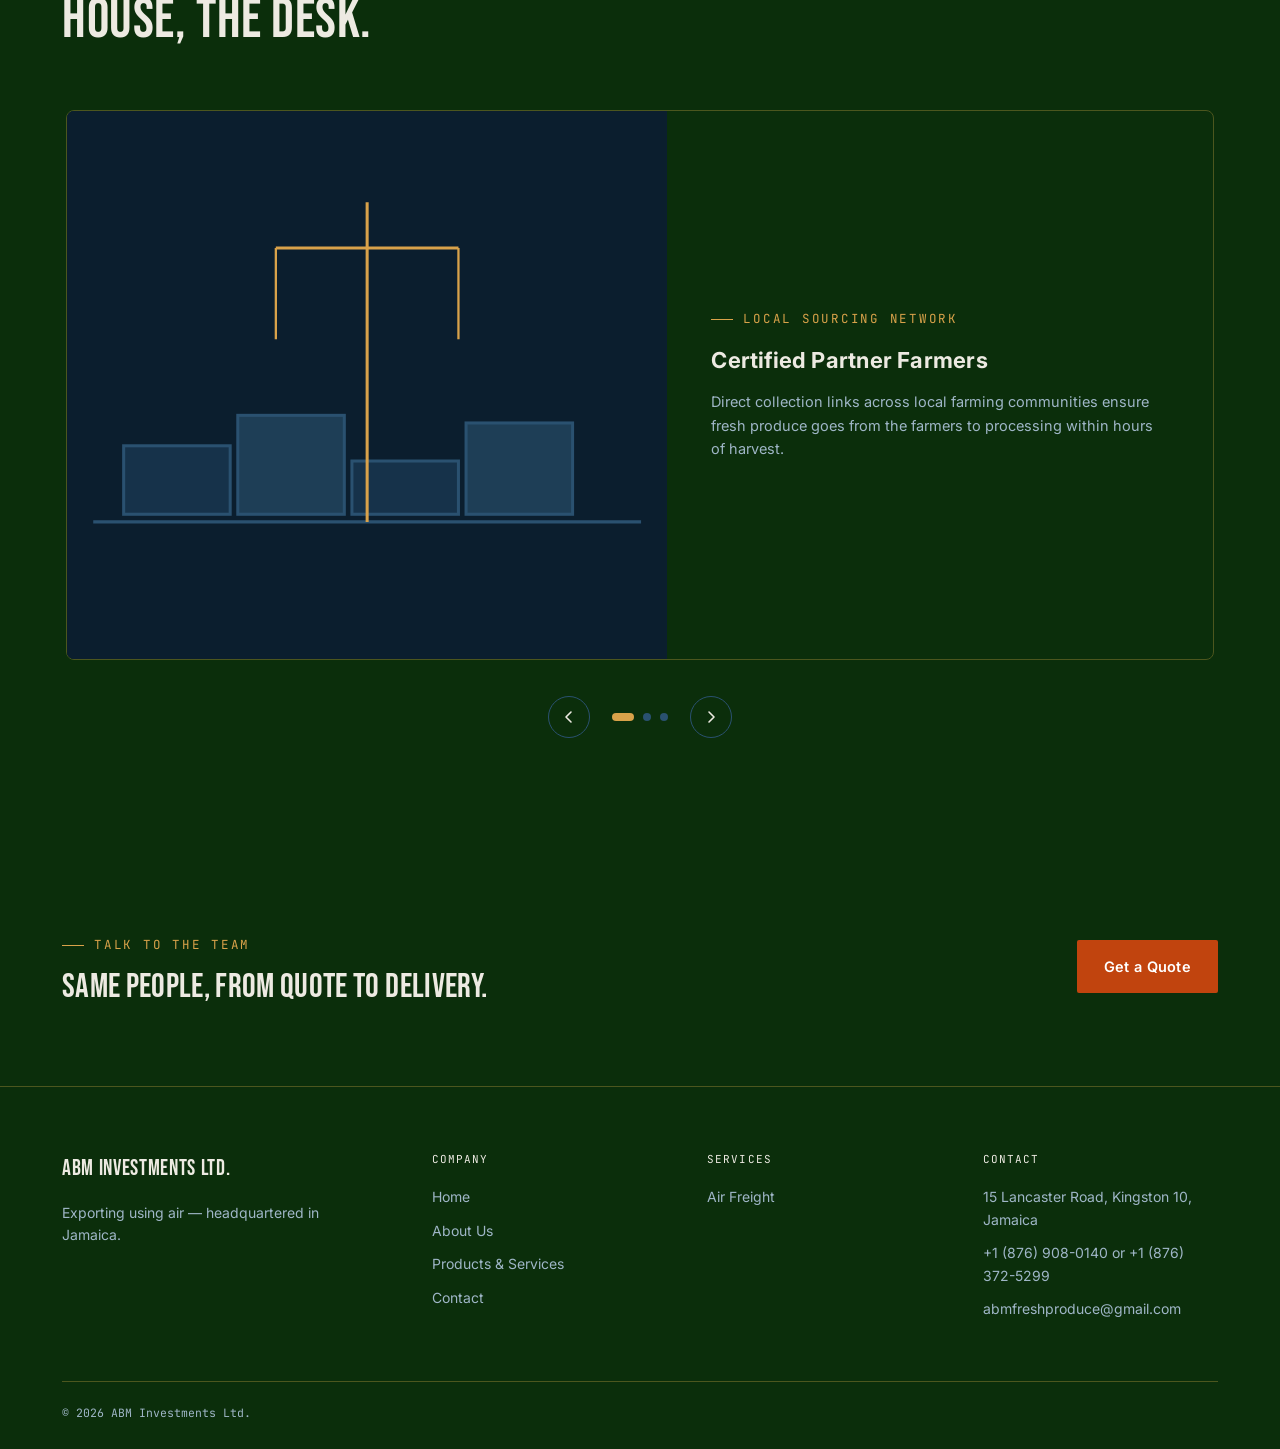
==== commit fa3fcdc5: "adjust images" ====
--- a/about.html
+++ b/about.html
@@ -344,7 +344,7 @@
               <div class="gal-copy">
                 <span class="eyebrow">Export Desk</span>
                 <h3>Compliance &amp; Clearance</h3>
-                <p>Every order is tracked through local agricultural boards, phytosanitary inspection filings, and customs terminals so air transport handovers proceed seamlessly.</p>
+                <p>Every order is tracked by the usage of a unified code to identify the source of produce at the farm gate, phytosanitary inspection filings, and customs terminals so air transport handovers proceed seamlessly.</p>
               </div>
             </div>
           </div>
--- a/styles/style.css
+++ b/styles/style.css
@@ -449,6 +449,7 @@
 }
 
 
+
 /* comparison table (products) */
 .compare-table{ width:100%; border-collapse:collapse; font-size:14.5px; }
 .compare-table th, .compare-table td{ text-align:left; padding:18px 16px; border-bottom:1px solid #DCD5C4; }
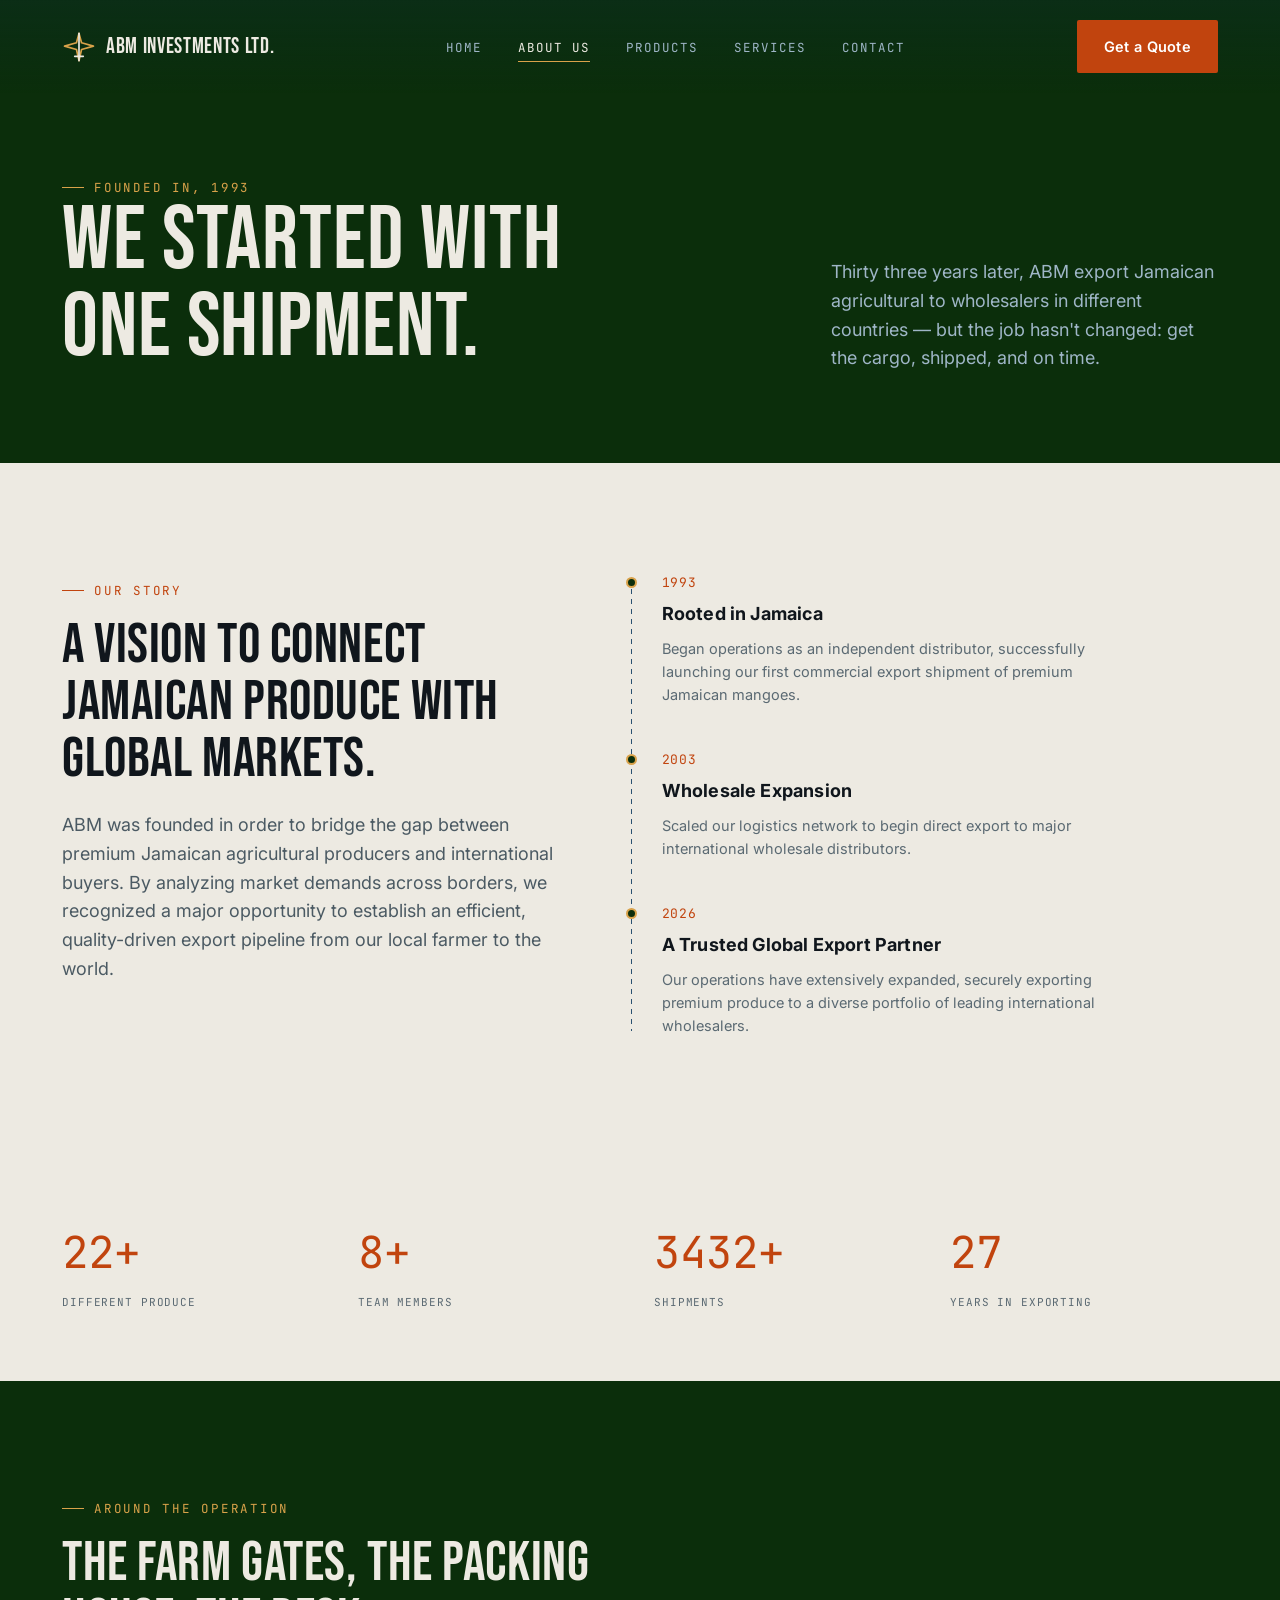
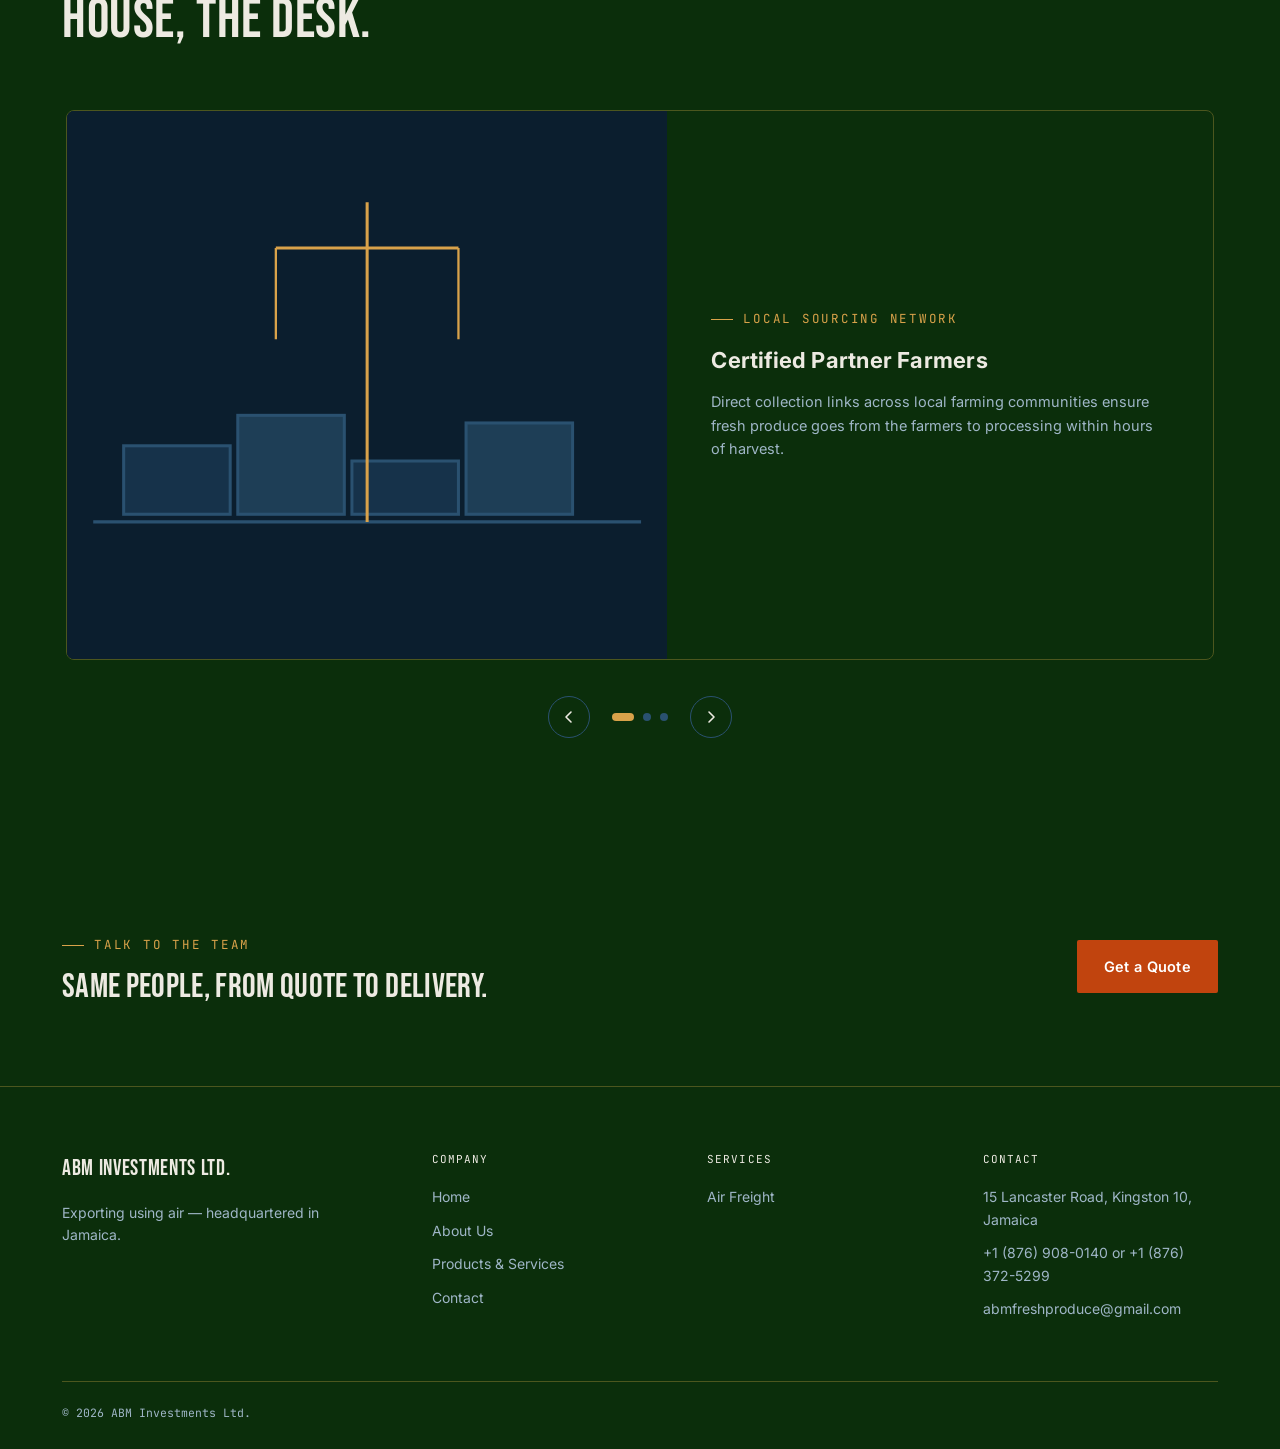
==== commit 718fb227: "changed the link on the quote button on the  nav to lead to the services page on all pages and adjus" ====
--- a/about.html
+++ b/about.html
@@ -32,7 +32,7 @@
       <li><a href="contact.html">Contact</a></li>
     </ul>
     <div class="nav-cta">
-      <a href="products.html#quote" class="btn btn-primary">Get a Quote</a>
+      <a href="services.html#quote" class="btn btn-primary">Get a Quote</a>
       <button class="nav-toggle" aria-label="Toggle menu"><span></span><span></span><span></span></button>
     </div>
   </div>
--- a/styles/style.css
+++ b/styles/style.css
@@ -342,6 +342,9 @@
 
 /* ============ EXPORT CATALOG SYSTEM LOGIC ============ */
 
+#export-catalog-gallery{
+  scroll-margin-top: 70px; /* Ensures the section is fully visible when linked to */
+}
 /* 1. Sets up the main grid layout rows neatly */
 #export-catalog-gallery .catalog-grid {
   display: grid;
